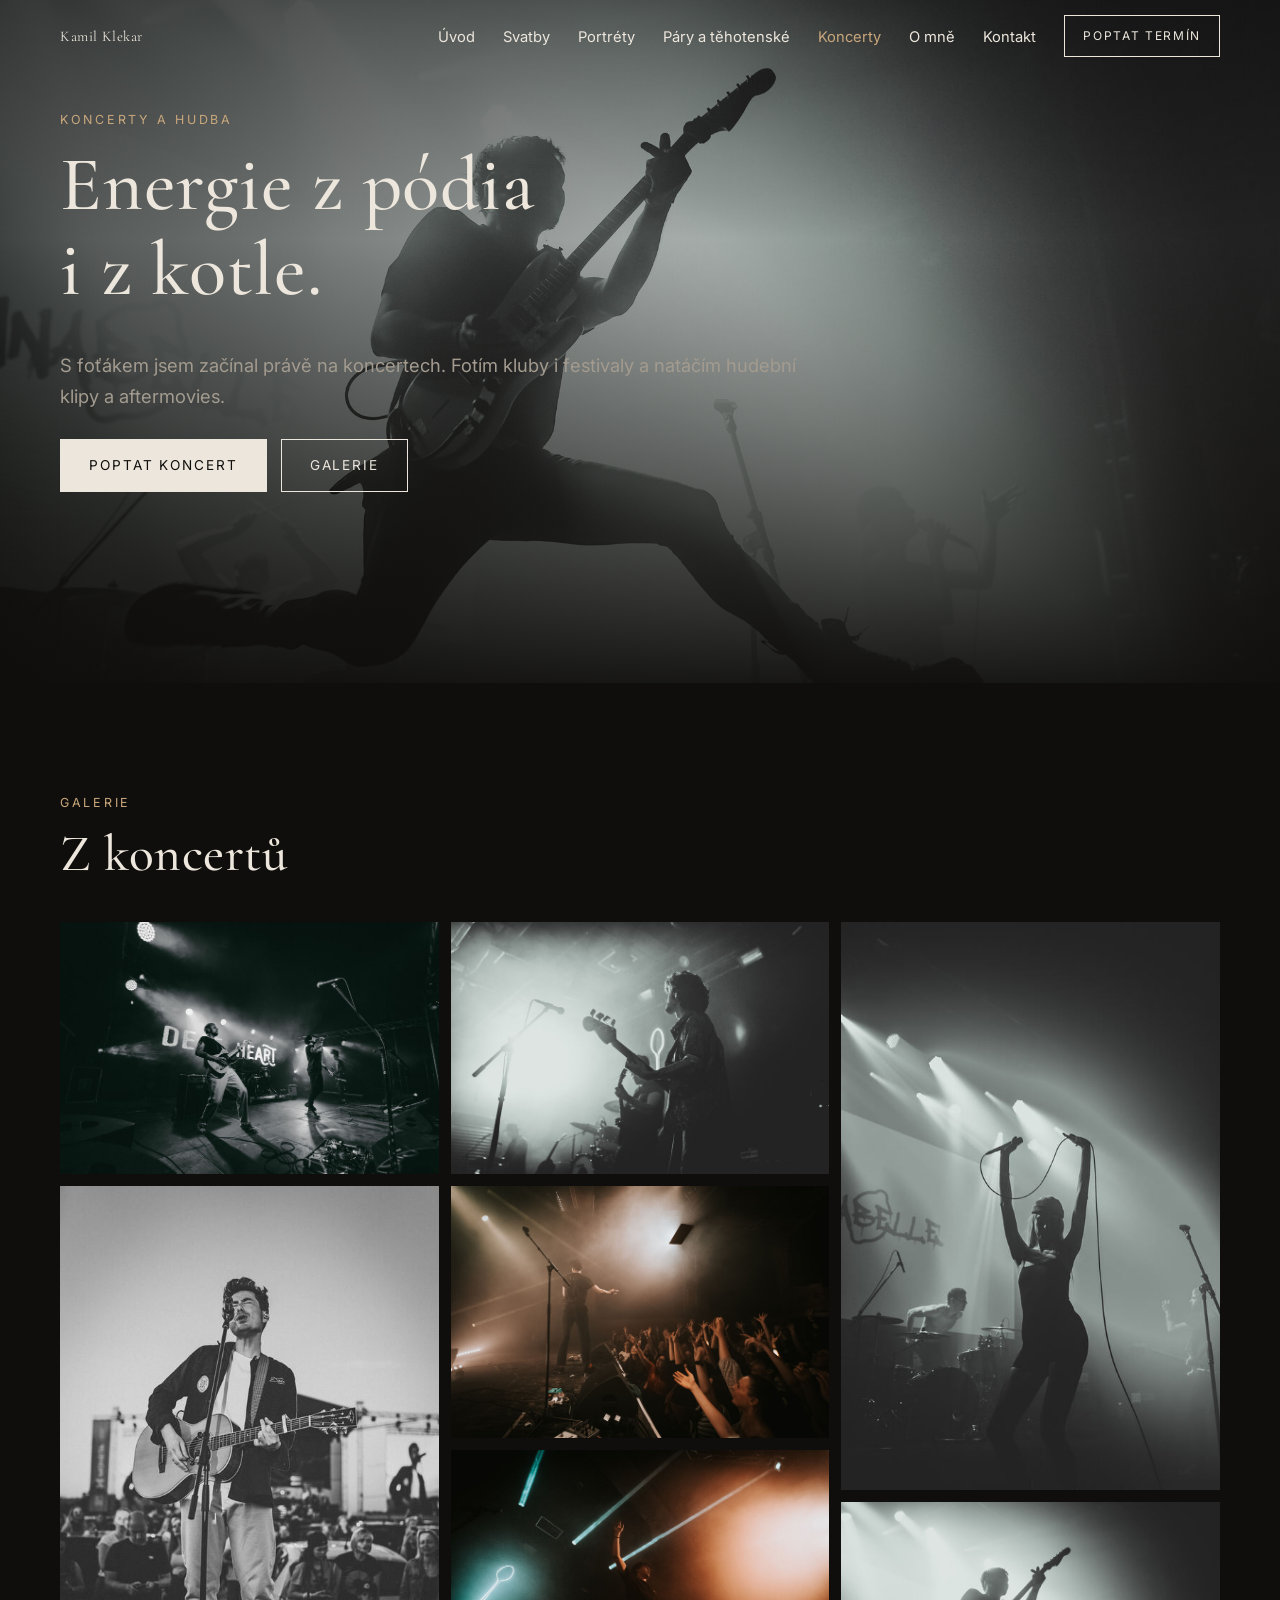
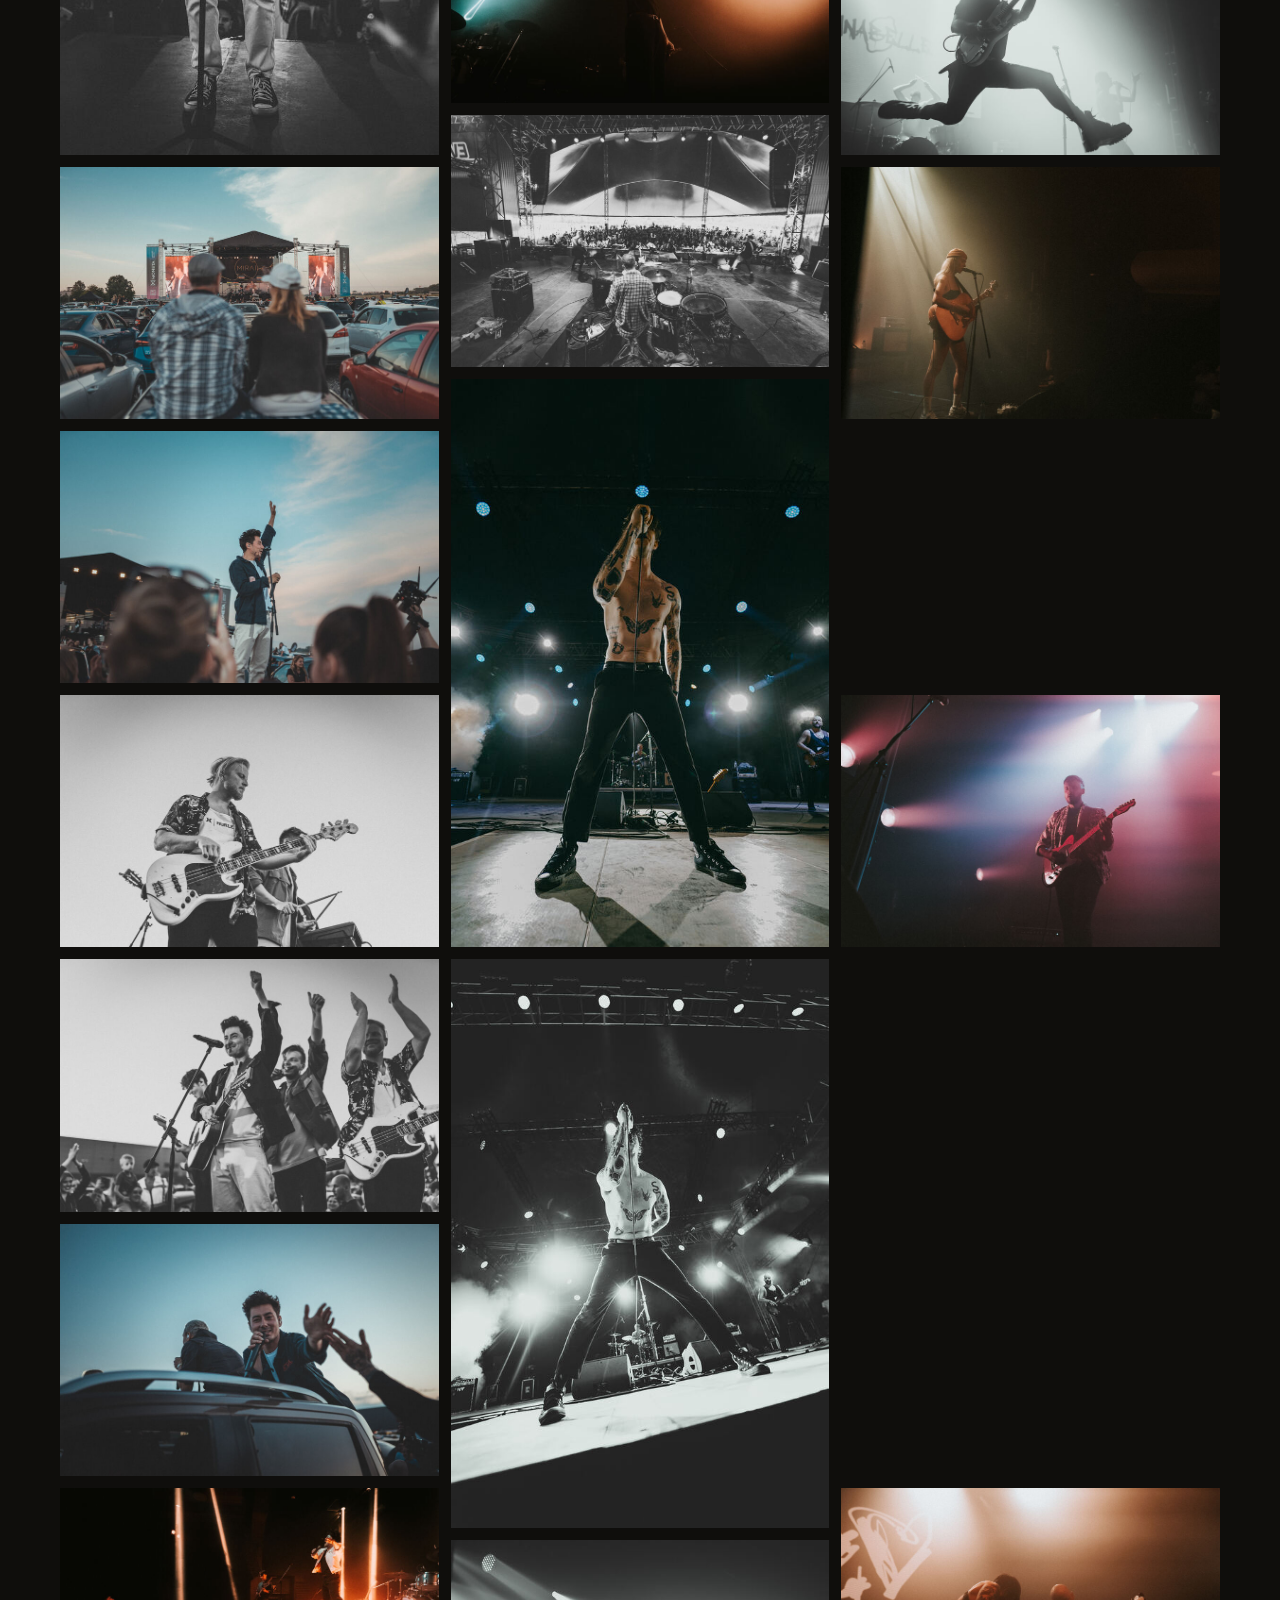
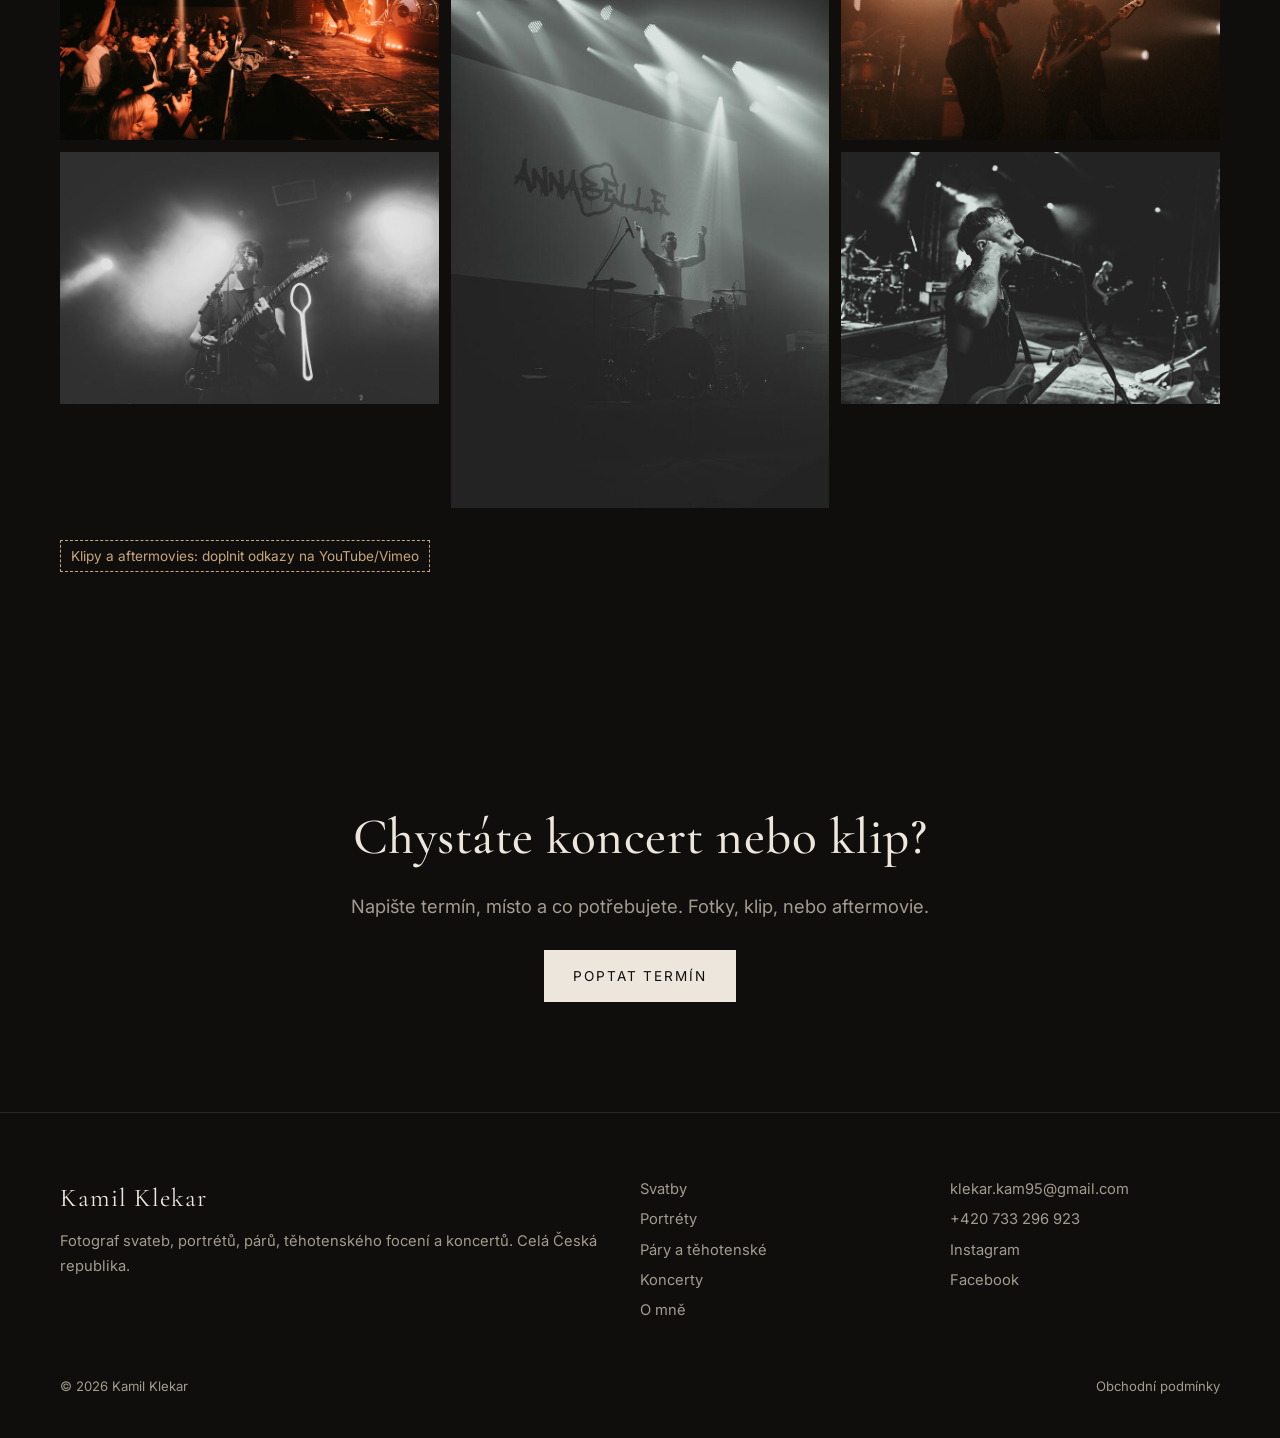
==== koncerty.html @ dae31f2e "Osobní web Kamil Klekar Co-Authored-By: Claude Opus 5.5 <noreply@anthropic.com> Claude-Session: http" ====
<!doctype html>
<html lang="cs">
<head>
<meta charset="utf-8">
<meta name="viewport" content="width=device-width, initial-scale=1">
<title>Koncertní fotograf | Kamil Klekar</title>
<meta name="description" content="Fotky z koncertů a festivalů, hudební klipy a aftermovies. Kamil Klekar, celá ČR.">
<meta property="og:title" content="Koncertní fotograf | Kamil Klekar">
<meta property="og:description" content="Fotky z koncertů a festivalů, hudební klipy a aftermovies. Kamil Klekar, celá ČR.">
<meta property="og:type" content="website">
<meta property="og:image" content="img/koncerty/koncerty-18.jpg">
<link rel="preconnect" href="https://fonts.googleapis.com">
<link rel="preconnect" href="https://fonts.gstatic.com" crossorigin>
<link href="https://fonts.googleapis.com/css2?family=Cormorant+Garamond:ital,wght@0,500;1,500&family=Inter:wght@400;500&display=swap" rel="stylesheet">
<link rel="stylesheet" href="assets/style.css">
<link rel="preload" as="image" href="img/koncerty/koncerty-18.jpg">
</head>
<body>
<a class="skip" href="#obsah">Přeskočit na obsah</a>
<header class="site-header">
  <div class="wrap nav">
    <a class="logo" href="index.html">Kamil Klekar</a>
    <button class="menu-btn" aria-expanded="false" aria-controls="menu">Menu</button>
    <ul id="menu">
<li><a href="index.html">Úvod</a></li>
<li><a href="svatby.html">Svatby</a></li>
<li><a href="portrety.html">Portréty</a></li>
<li><a href="pary-a-tehotenske.html">Páry a těhotenské</a></li>
<li><a href="koncerty.html" aria-current="page">Koncerty</a></li>
<li><a href="o-mne.html">O mně</a></li>
<li><a href="kontakt.html">Kontakt</a></li>
      <li><a class="btn small" href="kontakt.html">Poptat termín</a></li>
    </ul>
  </div>
</header>
<main id="obsah">
<section class="hero short">
  <img src="img/koncerty/koncerty-18.jpg" alt="" fetchpriority="high" style="object-position:center">
  <div class="wrap">
    <p class="eyebrow">Koncerty a hudba</p>
    <h1>Energie z pódia<br>i z kotle.</h1>
    <p class="lead">S foťákem jsem začínal právě na koncertech. Fotím kluby i festivaly a natáčím hudební klipy a aftermovies.</p>
    <div class="actions"><a class="btn solid" href="kontakt.html?typ=Koncert">Poptat koncert</a><a class="btn" href="#galerie">Galerie</a></div>
  </div>
</section>
<section id="galerie">
  <div class="wrap">
    <p class="eyebrow">Galerie</p>
    <h2>Z koncertů</h2>
    <div class="gallery">
<a href="img/koncerty/koncerty-01.jpg"><img src="img/koncerty/koncerty-01-sm.jpg" width="800" height="533" loading="lazy" decoding="async" alt="Fotografie z koncertu"></a>
<a href="img/koncerty/koncerty-02.jpg"><img src="img/koncerty/koncerty-02-sm.jpg" width="533" height="800" loading="lazy" decoding="async" alt="Fotografie z koncertu"></a>
<a href="img/koncerty/koncerty-03.jpg"><img src="img/koncerty/koncerty-03-sm.jpg" width="800" height="533" loading="lazy" decoding="async" alt="Fotografie z koncertu"></a>
<a href="img/koncerty/koncerty-04.jpg"><img src="img/koncerty/koncerty-04-sm.jpg" width="800" height="533" loading="lazy" decoding="async" alt="Fotografie z koncertu"></a>
<a href="img/koncerty/koncerty-05.jpg"><img src="img/koncerty/koncerty-05-sm.jpg" width="800" height="533" loading="lazy" decoding="async" alt="Fotografie z koncertu"></a>
<a href="img/koncerty/koncerty-06.jpg"><img src="img/koncerty/koncerty-06-sm.jpg" width="800" height="533" loading="lazy" decoding="async" alt="Fotografie z koncertu"></a>
<a href="img/koncerty/koncerty-07.jpg"><img src="img/koncerty/koncerty-07-sm.jpg" width="800" height="533" loading="lazy" decoding="async" alt="Fotografie z koncertu"></a>
<a href="img/koncerty/koncerty-08.jpg"><img src="img/koncerty/koncerty-08-sm.jpg" width="800" height="533" loading="lazy" decoding="async" alt="Fotografie z koncertu"></a>
<a href="img/koncerty/koncerty-09.jpg"><img src="img/koncerty/koncerty-09-sm.jpg" width="800" height="533" loading="lazy" decoding="async" alt="Fotografie z koncertu"></a>
<a href="img/koncerty/koncerty-10.jpg"><img src="img/koncerty/koncerty-10-sm.jpg" width="800" height="533" loading="lazy" decoding="async" alt="Fotografie z koncertu"></a>
<a href="img/koncerty/koncerty-11.jpg"><img src="img/koncerty/koncerty-11-sm.jpg" width="800" height="533" loading="lazy" decoding="async" alt="Fotografie z koncertu"></a>
<a href="img/koncerty/koncerty-12.jpg"><img src="img/koncerty/koncerty-12-sm.jpg" width="800" height="533" loading="lazy" decoding="async" alt="Fotografie z koncertu"></a>
<a href="img/koncerty/koncerty-13.jpg"><img src="img/koncerty/koncerty-13-sm.jpg" width="800" height="533" loading="lazy" decoding="async" alt="Fotografie z koncertu"></a>
<a href="img/koncerty/koncerty-14.jpg"><img src="img/koncerty/koncerty-14-sm.jpg" width="533" height="800" loading="lazy" decoding="async" alt="Fotografie z koncertu"></a>
<a href="img/koncerty/koncerty-15.jpg"><img src="img/koncerty/koncerty-15-sm.jpg" width="533" height="800" loading="lazy" decoding="async" alt="Fotografie z koncertu"></a>
<a href="img/koncerty/koncerty-16.jpg"><img src="img/koncerty/koncerty-16-sm.jpg" width="533" height="800" loading="lazy" decoding="async" alt="Fotografie z koncertu"></a>
<a href="img/koncerty/koncerty-17.jpg"><img src="img/koncerty/koncerty-17-sm.jpg" width="533" height="800" loading="lazy" decoding="async" alt="Fotografie z koncertu"></a>
<a href="img/koncerty/koncerty-18.jpg"><img src="img/koncerty/koncerty-18-sm.jpg" width="800" height="533" loading="lazy" decoding="async" alt="Fotografie z koncertu"></a>
<a href="img/koncerty/koncerty-19.jpg"><img src="img/koncerty/koncerty-19-sm.jpg" width="800" height="533" loading="lazy" decoding="async" alt="Fotografie z koncertu"></a>
<a href="img/koncerty/koncerty-20.jpg"><img src="img/koncerty/koncerty-20-sm.jpg" width="800" height="533" loading="lazy" decoding="async" alt="Fotografie z koncertu"></a>
<a href="img/koncerty/koncerty-21.jpg"><img src="img/koncerty/koncerty-21-sm.jpg" width="800" height="533" loading="lazy" decoding="async" alt="Fotografie z koncertu"></a>
<a href="img/koncerty/koncerty-22.jpg"><img src="img/koncerty/koncerty-22-sm.jpg" width="800" height="533" loading="lazy" decoding="async" alt="Fotografie z koncertu"></a>
<a href="img/koncerty/koncerty-23.jpg"><img src="img/koncerty/koncerty-23-sm.jpg" width="800" height="533" loading="lazy" decoding="async" alt="Fotografie z koncertu"></a>
<a href="img/koncerty/koncerty-24.jpg"><img src="img/koncerty/koncerty-24-sm.jpg" width="800" height="533" loading="lazy" decoding="async" alt="Fotografie z koncertu"></a>
<a href="img/koncerty/koncerty-25.jpg"><img src="img/koncerty/koncerty-25-sm.jpg" width="800" height="533" loading="lazy" decoding="async" alt="Fotografie z koncertu"></a>
</div>
    <p style="margin-top:32px"><span class="todo">Klipy a aftermovies: doplnit odkazy na YouTube/Vimeo</span></p>
  </div>
</section>
<section class="center">
  <div class="wrap">
    <h2>Chystáte koncert nebo klip?</h2>
    <p class="lead">Napište termín, místo a co potřebujete. Fotky, klip, nebo aftermovie.</p>
    <div class="actions" style="justify-content:center"><a class="btn solid" href="kontakt.html?typ=Koncert">Poptat termín</a></div>
  </div>
</section>
</main>
<footer>
  <div class="wrap">
    <div class="foot">
      <div>
        <a class="logo" href="index.html">Kamil Klekar</a>
        <p>Fotograf svateb, portrétů, párů, těhotenského focení a koncertů. Celá Česká republika.</p>
      </div>
      <ul>
        <li><a href="svatby.html">Svatby</a></li>
        <li><a href="portrety.html">Portréty</a></li>
        <li><a href="pary-a-tehotenske.html">Páry a těhotenské</a></li>
        <li><a href="koncerty.html">Koncerty</a></li>
        <li><a href="o-mne.html">O mně</a></li>
      </ul>
      <ul>
        <li><a href="mailto:klekar.kam95@gmail.com">klekar.kam95@gmail.com</a></li>
        <li><a href="tel:+420733296923">+420 733 296 923</a></li>
        <li><a href="https://www.instagram.com/klekark/" rel="noopener">Instagram</a></li>
        <li><a href="https://www.facebook.com/kklekar" rel="noopener">Facebook</a></li>
      </ul>
    </div>
    <div class="legal">
      <span>© 2026 Kamil Klekar</span>
      <a href="obchodni-podminky.html">Obchodní podmínky</a>
    </div>
  </div>
</footer>
<script src="assets/site.js" defer></script>
</body>
</html>
---- assets/style.css ----
:root {
  --bg: #0f0e0c;
  --bg-2: #171512;
  --line: #2b2823;
  --text: #ece6dc;
  --muted: #a39b8f;
  --accent: #c9a77c;
  --serif: "Cormorant Garamond", "Times New Roman", serif;
  --sans: "Inter", system-ui, -apple-system, "Segoe UI", sans-serif;
  --wrap: 1200px;
}
* { box-sizing: border-box; }
html { scroll-behavior: smooth; }
body { margin: 0; background: var(--bg); color: var(--text); font: 17px/1.65 var(--sans); -webkit-font-smoothing: antialiased; }
img { display: block; max-width: 100%; height: auto; }
a { color: inherit; }
h1, h2, h3 { font-family: var(--serif); font-weight: 500; line-height: 1.1; margin: 0 0 .5em; letter-spacing: .01em; }
h1 { font-size: clamp(2.6rem, 6vw, 5rem); }
h2 { font-size: clamp(2rem, 4vw, 3.2rem); }
h3 { font-size: 1.6rem; }
p { margin: 0 0 1em; }
.wrap { max-width: var(--wrap); margin: 0 auto; padding: 0 20px; }
.eyebrow { font-size: .78rem; letter-spacing: .22em; text-transform: uppercase; color: var(--accent); margin-bottom: 1em; }
.lead { font-size: 1.15rem; color: var(--muted); max-width: 40em; }
.skip { position: absolute; left: -9999px; }
.skip:focus { left: 16px; top: 16px; z-index: 100; background: var(--text); color: var(--bg); padding: 8px 12px; }

/* header */
.site-header { position: fixed; inset: 0 0 auto 0; z-index: 50; transition: background .3s; }
.site-header.solid, .site-header.open { background: rgba(15,14,12,.94); backdrop-filter: blur(8px); }
.nav { display: flex; align-items: center; justify-content: space-between; height: 72px; }
.logo { font-family: var(--serif); font-size: 1.6rem; text-decoration: none; letter-spacing: .04em; }
.nav ul { list-style: none; display: flex; gap: 28px; margin: 0; padding: 0; align-items: center; }
.nav a { text-decoration: none; font-size: .92rem; }
.nav a[aria-current="page"] { color: var(--accent); }
.menu-btn { display: none; background: none; border: 0; color: var(--text); font-size: .9rem; letter-spacing: .15em; text-transform: uppercase; cursor: pointer; }
@media (max-width: 860px) {
  .menu-btn { display: block; }
  .nav ul { display: none; position: absolute; top: 72px; left: 0; right: 0; flex-direction: column; gap: 0; background: rgba(15,14,12,.97); padding: 12px 0 24px; }
  .site-header.open .nav ul { display: flex; }
  .nav li { width: 100%; text-align: center; }
  .nav ul a { display: block; padding: 12px; font-size: 1.1rem; }
}

/* buttons */
.btn { display: inline-block; padding: 14px 28px; border: 1px solid var(--text); text-decoration: none; font-size: .85rem; letter-spacing: .14em; text-transform: uppercase; transition: background .2s, color .2s; cursor: pointer; background: none; color: var(--text); font-family: var(--sans); }
.btn:hover { background: var(--text); color: var(--bg); }
.btn.solid { background: var(--text); color: var(--bg); }
.btn.solid:hover { background: var(--accent); border-color: var(--accent); }
.btn.small { padding: 10px 18px; font-size: .75rem; }
.actions { display: flex; flex-wrap: wrap; gap: 14px; margin-top: 28px; }

/* hero */
.hero { position: relative; min-height: 100svh; display: flex; align-items: flex-end; }
.hero.short { min-height: 72svh; }
.hero img { position: absolute; inset: 0; width: 100%; height: 100%; object-fit: cover; }
.hero::after { content: ""; position: absolute; inset: 0; background: linear-gradient(180deg, rgba(0,0,0,.4) 0%, rgba(0,0,0,.1) 35%, rgba(15,14,12,.95) 100%), linear-gradient(90deg, rgba(0,0,0,.6), transparent 70%); }
.hero .wrap { position: relative; z-index: 1; padding-bottom: 9vh; width: 100%; }

/* sections */
section { padding: 110px 0; }
section.tight { padding: 70px 0; }
.alt { background: var(--bg-2); }
.center { text-align: center; }
.center .lead { margin-left: auto; margin-right: auto; }
.split { display: grid; grid-template-columns: 1fr 1fr; gap: 64px; align-items: center; }
@media (max-width: 860px) { .split { grid-template-columns: 1fr; gap: 36px; } section { padding: 72px 0; } }

/* tiles */
.tiles { display: grid; grid-template-columns: repeat(5, 1fr); gap: 14px; margin-top: 48px; }
.tile { position: relative; display: block; aspect-ratio: 3/4.4; overflow: hidden; text-decoration: none; }
.tile img { width: 100%; height: 100%; object-fit: cover; transition: transform .8s; }
.tile:hover img { transform: scale(1.04); }
.tile span { position: absolute; left: 0; right: 0; bottom: 0; padding: 60px 20px 20px; background: linear-gradient(transparent, rgba(0,0,0,.75)); font-family: var(--serif); font-size: 1.7rem; }
@media (max-width: 960px) { .tiles { grid-template-columns: repeat(2, 1fr); } .tile:last-child { grid-column: 1 / -1; aspect-ratio: 16/9; } }

/* gallery */
.gallery { columns: 3 320px; column-gap: 12px; margin-top: 40px; }
.gallery a { display: block; margin-bottom: 12px; break-inside: avoid; cursor: zoom-in; }
.gallery img { width: 100%; }
.lightbox { position: fixed; inset: 0; background: rgba(8,7,6,.97); z-index: 200; display: none; align-items: center; justify-content: center; }
.lightbox.on { display: flex; }
.lightbox img { max-width: 94vw; max-height: 90vh; width: auto; height: auto; }
.lightbox button { position: absolute; background: none; border: 0; color: var(--text); font-size: 2.2rem; cursor: pointer; padding: 16px; }
.lb-close { top: 8px; right: 12px; } .lb-prev { left: 8px; top: 50%; transform: translateY(-50%); } .lb-next { right: 8px; top: 50%; transform: translateY(-50%); }

/* lists, steps, faq */
.cards { display: grid; grid-template-columns: repeat(3, 1fr); gap: 1px; background: var(--line); border: 1px solid var(--line); margin-top: 40px; }
.cards > div { background: var(--bg); padding: 36px 30px; }
.alt .cards > div { background: var(--bg-2); }
.cards p { color: var(--muted); margin: 0; }
@media (max-width: 860px) { .cards { grid-template-columns: 1fr; } }
.steps { list-style: none; counter-reset: s; padding: 0; margin: 40px 0 0; display: grid; grid-template-columns: repeat(5, 1fr); gap: 28px; }
.steps li { counter-increment: s; border-top: 1px solid var(--line); padding-top: 20px; }
.steps li::before { content: "0" counter(s); font-family: var(--serif); font-size: 2rem; color: var(--accent); display: block; margin-bottom: 6px; }
.steps h3 { font-size: 1.3rem; }
.steps p { color: var(--muted); font-size: .95rem; }
@media (max-width: 960px) { .steps { grid-template-columns: 1fr 1fr; } }
@media (max-width: 560px) { .steps { grid-template-columns: 1fr; } }
.checks { list-style: none; padding: 0; margin: 0; }
.checks li { padding: 12px 0 12px 30px; border-bottom: 1px solid var(--line); position: relative; }
.checks li::before { content: "—"; position: absolute; left: 0; color: var(--accent); }
details { border-bottom: 1px solid var(--line); padding: 20px 0; }
details summary { cursor: pointer; font-family: var(--serif); font-size: 1.35rem; list-style: none; }
details summary::after { content: "+"; float: right; color: var(--accent); }
details[open] summary::after { content: "–"; }
details p { color: var(--muted); margin: 12px 0 0; }
.faq { max-width: 820px; margin: 40px auto 0; }
.todo { border: 1px dashed var(--accent); color: var(--accent); padding: 4px 10px; font-size: .85rem; display: inline-block; }
.photo-ph { aspect-ratio: 4/5; background: var(--bg-2); border: 1px dashed var(--line); display: flex; align-items: center; justify-content: center; color: var(--muted); text-align: center; padding: 20px; }

/* forms */
form.inquiry { display: grid; grid-template-columns: 1fr 1fr; gap: 18px 20px; margin-top: 32px; }
.field { display: flex; flex-direction: column; gap: 6px; }
.field.full { grid-column: 1 / -1; }
label, legend { font-size: .82rem; letter-spacing: .08em; text-transform: uppercase; color: var(--muted); }
input, select, textarea { background: transparent; border: 0; border-bottom: 1px solid var(--line); color: var(--text); font: inherit; padding: 10px 0; border-radius: 0; }
input:focus, select:focus, textarea:focus { outline: none; border-bottom-color: var(--accent); }
select option { background: var(--bg); }
textarea { min-height: 120px; resize: vertical; }
fieldset { border: 0; padding: 0; margin: 0; }
.radios { display: flex; flex-wrap: wrap; gap: 10px; margin-top: 8px; }
.radios label { text-transform: none; letter-spacing: 0; font-size: .95rem; color: var(--text); border: 1px solid var(--line); padding: 8px 16px; cursor: pointer; }
.radios input { position: absolute; opacity: 0; }
.radios label:has(input:checked) { border-color: var(--accent); color: var(--accent); }
.form-note { grid-column: 1 / -1; color: var(--muted); font-size: .9rem; }
.form-status { grid-column: 1 / -1; color: var(--accent); }
@media (max-width: 700px) { form.inquiry { grid-template-columns: 1fr; } }

/* reviews (hidden until there are some) */
.reviews:not(:has(blockquote)) { display: none; }

/* footer */
footer { border-top: 1px solid var(--line); padding: 64px 0 40px; color: var(--muted); font-size: .92rem; }
.foot { display: grid; grid-template-columns: 2fr 1fr 1fr; gap: 40px; }
footer .logo { color: var(--text); display: inline-block; margin-bottom: 10px; }
footer ul { list-style: none; padding: 0; margin: 0; }
footer li { margin-bottom: 6px; }
footer a { text-decoration: none; }
footer a:hover { color: var(--text); }
.legal { margin-top: 48px; display: flex; justify-content: space-between; flex-wrap: wrap; gap: 12px; font-size: .82rem; }
@media (max-width: 760px) { .foot { grid-template-columns: 1fr; } }
@media (max-width: 700px) { .hero::after { background: linear-gradient(180deg, rgba(0,0,0,.45) 0%, rgba(0,0,0,.35) 40%, rgba(15,14,12,.96) 100%); } }
.portrait { width: 100%; max-width: 460px; aspect-ratio: 1; object-fit: cover; }
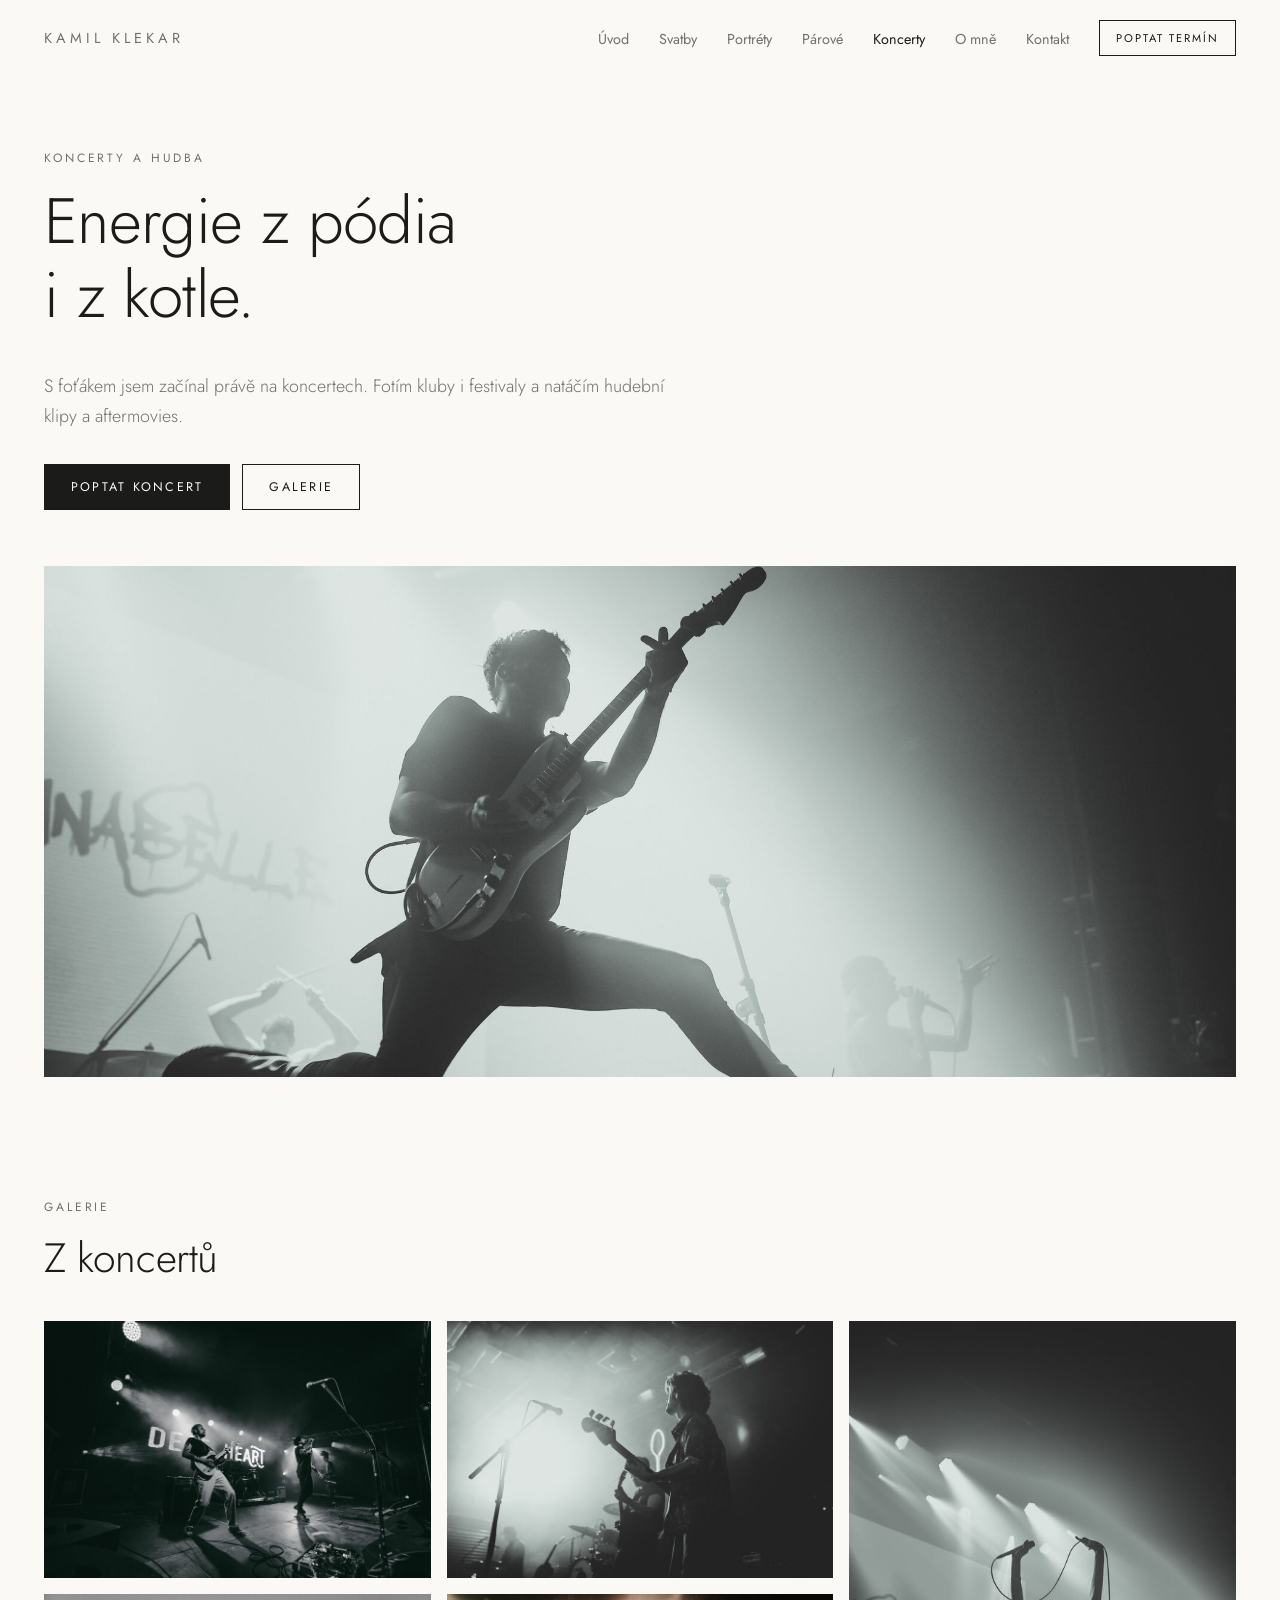
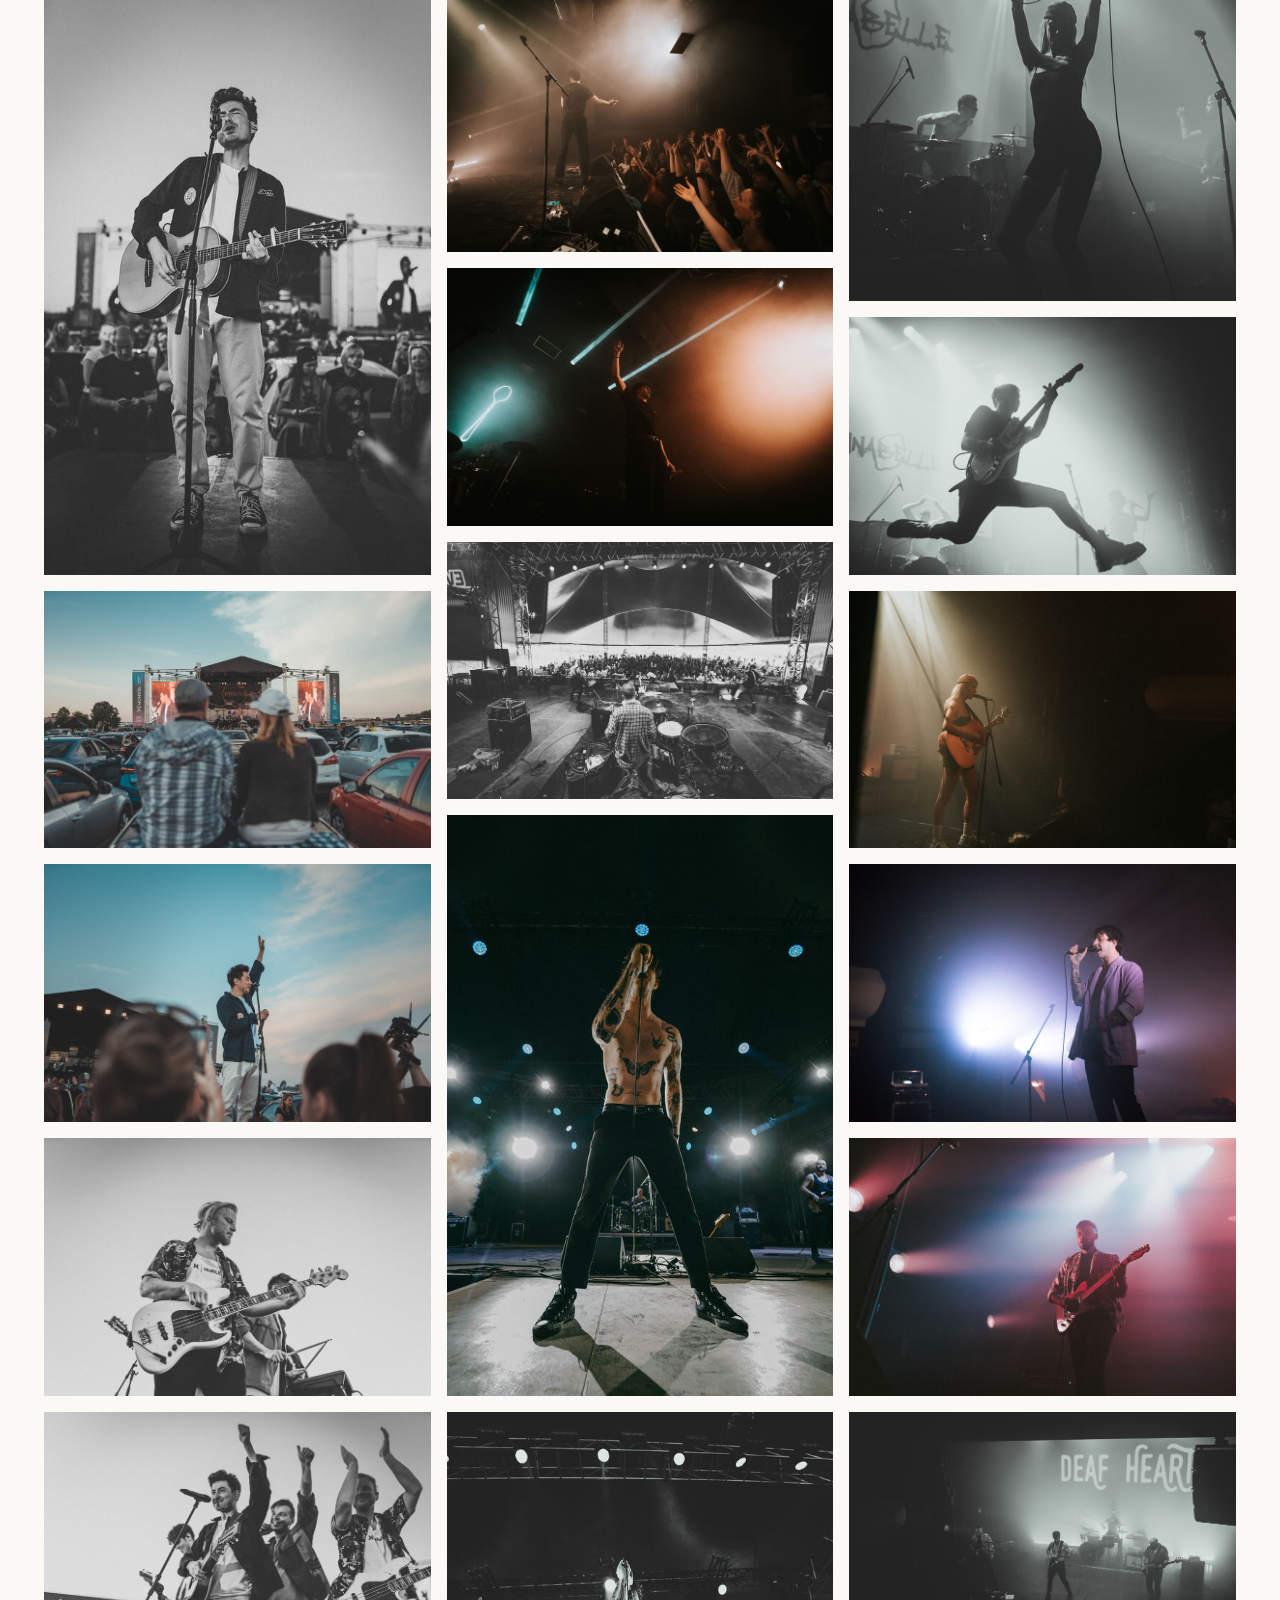
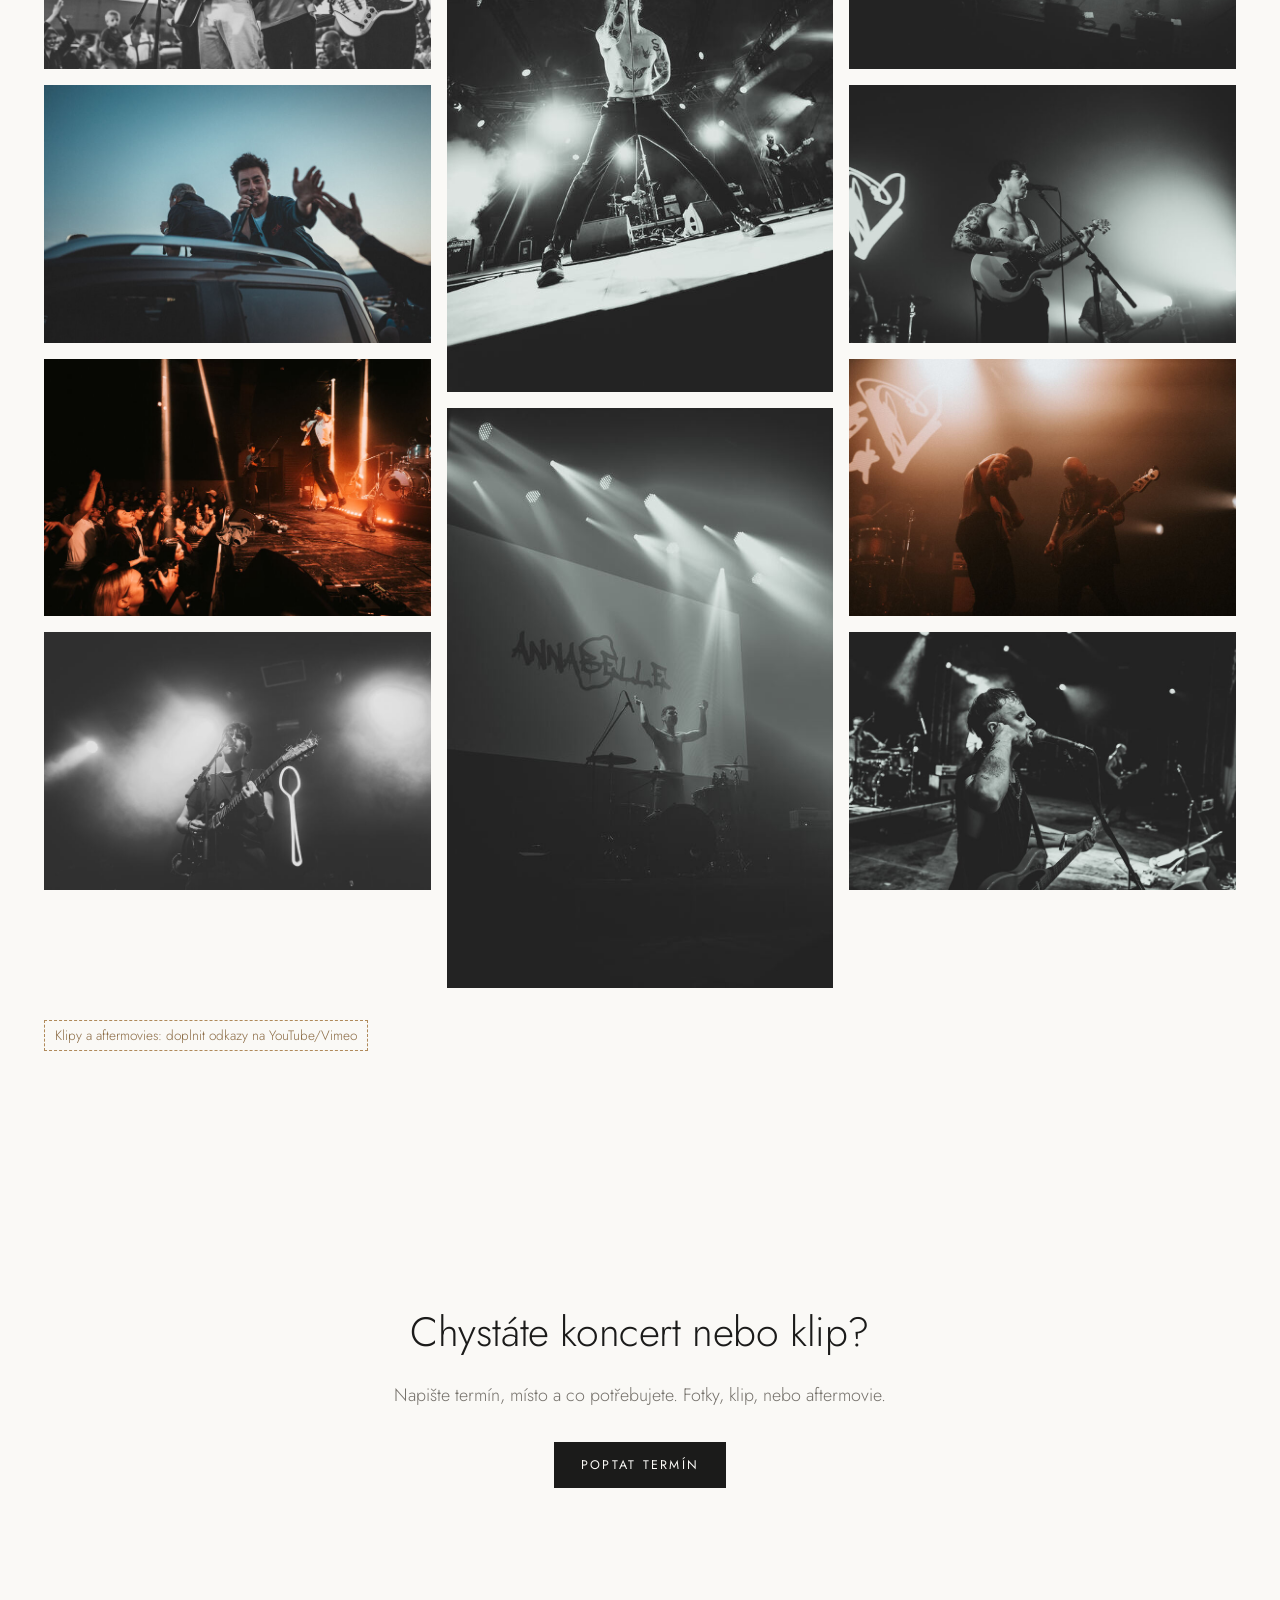
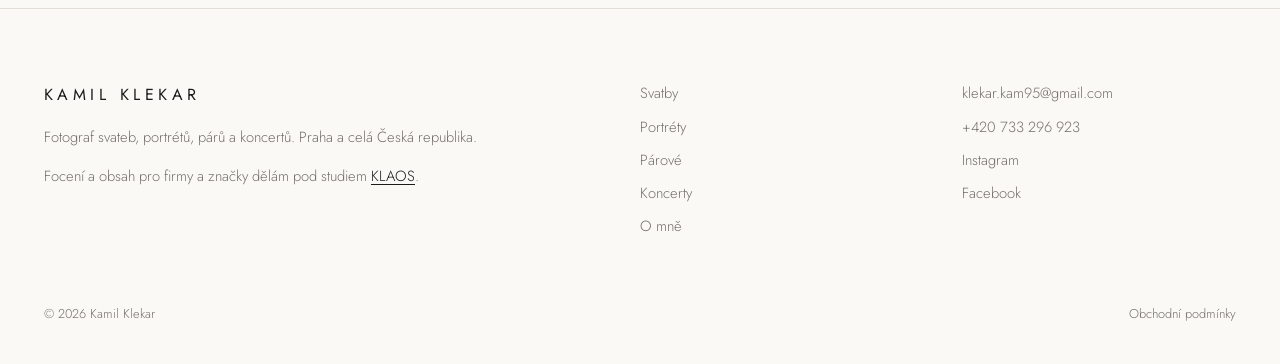
==== commit 9fb2119b: "Světlý minimalistický vzhled, stránka Párové, odkaz na KLAOS Co-Authored-By: Claude Opus 5.5 <norepl" ====
--- a/koncerty.html
+++ b/koncerty.html
@@ -11,7 +11,7 @@
 <meta property="og:image" content="img/koncerty/koncerty-18.jpg">
 <link rel="preconnect" href="https://fonts.googleapis.com">
 <link rel="preconnect" href="https://fonts.gstatic.com" crossorigin>
-<link href="https://fonts.googleapis.com/css2?family=Cormorant+Garamond:ital,wght@0,500;1,500&family=Inter:wght@400;500&display=swap" rel="stylesheet">
+<link href="https://fonts.googleapis.com/css2?family=Jost:wght@300;400;500&display=swap" rel="stylesheet">
 <link rel="stylesheet" href="assets/style.css">
 <link rel="preload" as="image" href="img/koncerty/koncerty-18.jpg">
 </head>
@@ -25,7 +25,7 @@
 <li><a href="index.html">Úvod</a></li>
 <li><a href="svatby.html">Svatby</a></li>
 <li><a href="portrety.html">Portréty</a></li>
-<li><a href="pary-a-tehotenske.html">Páry a těhotenské</a></li>
+<li><a href="pary.html">Párové</a></li>
 <li><a href="koncerty.html" aria-current="page">Koncerty</a></li>
 <li><a href="o-mne.html">O mně</a></li>
 <li><a href="kontakt.html">Kontakt</a></li>
@@ -34,14 +34,14 @@
   </div>
 </header>
 <main id="obsah">
-<section class="hero short">
-  <img src="img/koncerty/koncerty-18.jpg" alt="" fetchpriority="high" style="object-position:center">
-  <div class="wrap">
+<section class="page-head">
+  <div class="wrap"><div class="hero-text">
     <p class="eyebrow">Koncerty a hudba</p>
     <h1>Energie z pódia<br>i z kotle.</h1>
     <p class="lead">S foťákem jsem začínal právě na koncertech. Fotím kluby i festivaly a natáčím hudební klipy a aftermovies.</p>
     <div class="actions"><a class="btn solid" href="kontakt.html?typ=Koncert">Poptat koncert</a><a class="btn" href="#galerie">Galerie</a></div>
-  </div>
+  </div></div>
+  <div class="wrap wide"><img src="img/koncerty/koncerty-18.jpg" alt="" fetchpriority="high" style="object-position:center"></div>
 </section>
 <section id="galerie">
   <div class="wrap">
@@ -90,12 +90,13 @@
     <div class="foot">
       <div>
         <a class="logo" href="index.html">Kamil Klekar</a>
-        <p>Fotograf svateb, portrétů, párů, těhotenského focení a koncertů. Celá Česká republika.</p>
+        <p>Fotograf svateb, portrétů, párů a koncertů. Praha a celá Česká republika.</p>
+        <p class="klaos">Focení a obsah pro firmy a značky dělám pod studiem <a href="https://klaos.cz" rel="noopener">KLAOS</a>.</p>
       </div>
       <ul>
         <li><a href="svatby.html">Svatby</a></li>
         <li><a href="portrety.html">Portréty</a></li>
-        <li><a href="pary-a-tehotenske.html">Páry a těhotenské</a></li>
+        <li><a href="pary.html">Párové</a></li>
         <li><a href="koncerty.html">Koncerty</a></li>
         <li><a href="o-mne.html">O mně</a></li>
       </ul>
--- a/assets/style.css
+++ b/assets/style.css
@@ -1,144 +1,152 @@
 :root {
-  --bg: #0f0e0c;
-  --bg-2: #171512;
-  --line: #2b2823;
-  --text: #ece6dc;
-  --muted: #a39b8f;
-  --accent: #c9a77c;
-  --serif: "Cormorant Garamond", "Times New Roman", serif;
-  --sans: "Inter", system-ui, -apple-system, "Segoe UI", sans-serif;
-  --wrap: 1200px;
+  --bg: #faf9f6;
+  --bg-2: #f1efea;
+  --line: #e2ded6;
+  --text: #1b1b1a;
+  --muted: #74706a;
+  --font: "Jost", system-ui, -apple-system, "Segoe UI", sans-serif;
+  --wrap: 1240px;
+  --head: 76px;
 }
 * { box-sizing: border-box; }
 html { scroll-behavior: smooth; }
-body { margin: 0; background: var(--bg); color: var(--text); font: 17px/1.65 var(--sans); -webkit-font-smoothing: antialiased; }
+body { margin: 0; padding-top: var(--head); background: var(--bg); color: var(--text); font: 300 17px/1.7 var(--font); -webkit-font-smoothing: antialiased; }
 img { display: block; max-width: 100%; height: auto; }
-a { color: inherit; }
-h1, h2, h3 { font-family: var(--serif); font-weight: 500; line-height: 1.1; margin: 0 0 .5em; letter-spacing: .01em; }
-h1 { font-size: clamp(2.6rem, 6vw, 5rem); }
-h2 { font-size: clamp(2rem, 4vw, 3.2rem); }
-h3 { font-size: 1.6rem; }
+a { color: inherit; text-underline-offset: 3px; text-decoration-thickness: 1px; }
+h1, h2, h3 { font-weight: 300; line-height: 1.15; margin: 0 0 .6em; letter-spacing: -.01em; }
+h1 { font-size: clamp(2.4rem, 5vw, 4.2rem); }
+h2 { font-size: clamp(1.8rem, 3.2vw, 2.6rem); }
+h3 { font-size: 1.2rem; font-weight: 400; }
 p { margin: 0 0 1em; }
-.wrap { max-width: var(--wrap); margin: 0 auto; padding: 0 20px; }
-.eyebrow { font-size: .78rem; letter-spacing: .22em; text-transform: uppercase; color: var(--accent); margin-bottom: 1em; }
-.lead { font-size: 1.15rem; color: var(--muted); max-width: 40em; }
+.wrap { max-width: var(--wrap); margin: 0 auto; padding: 0 24px; }
+.eyebrow { font-size: .75rem; font-weight: 400; letter-spacing: .24em; text-transform: uppercase; color: var(--muted); margin-bottom: 1.4em; }
+.lead { font-size: 1.12rem; color: var(--muted); max-width: 36em; }
 .skip { position: absolute; left: -9999px; }
 .skip:focus { left: 16px; top: 16px; z-index: 100; background: var(--text); color: var(--bg); padding: 8px 12px; }
 
-/* header */
-.site-header { position: fixed; inset: 0 0 auto 0; z-index: 50; transition: background .3s; }
-.site-header.solid, .site-header.open { background: rgba(15,14,12,.94); backdrop-filter: blur(8px); }
-.nav { display: flex; align-items: center; justify-content: space-between; height: 72px; }
-.logo { font-family: var(--serif); font-size: 1.6rem; text-decoration: none; letter-spacing: .04em; }
-.nav ul { list-style: none; display: flex; gap: 28px; margin: 0; padding: 0; align-items: center; }
-.nav a { text-decoration: none; font-size: .92rem; }
-.nav a[aria-current="page"] { color: var(--accent); }
-.menu-btn { display: none; background: none; border: 0; color: var(--text); font-size: .9rem; letter-spacing: .15em; text-transform: uppercase; cursor: pointer; }
-@media (max-width: 860px) {
+/* hlavička */
+.site-header { position: fixed; inset: 0 0 auto 0; z-index: 50; background: rgba(250,249,246,.94); backdrop-filter: blur(8px); transition: box-shadow .3s; }
+.site-header.solid { box-shadow: 0 1px 0 var(--line); }
+.nav { display: flex; align-items: center; justify-content: space-between; height: var(--head); }
+.logo { font-size: 1rem; font-weight: 400; letter-spacing: .28em; text-transform: uppercase; text-decoration: none; }
+.nav ul { list-style: none; display: flex; gap: 30px; margin: 0; padding: 0; align-items: center; }
+.nav a { text-decoration: none; font-size: .9rem; font-weight: 400; color: var(--muted); transition: color .2s; }
+.nav a:hover, .nav a[aria-current="page"] { color: var(--text); }
+.nav a.btn { color: var(--text); }
+.nav a.btn:hover { color: var(--bg); }
+.menu-btn { display: none; background: none; border: 0; color: var(--text); font: 400 .8rem var(--font); letter-spacing: .2em; text-transform: uppercase; cursor: pointer; }
+@media (max-width: 920px) {
   .menu-btn { display: block; }
-  .nav ul { display: none; position: absolute; top: 72px; left: 0; right: 0; flex-direction: column; gap: 0; background: rgba(15,14,12,.97); padding: 12px 0 24px; }
+  .nav ul { display: none; position: absolute; top: var(--head); left: 0; right: 0; flex-direction: column; gap: 0; background: var(--bg); padding: 12px 0 28px; border-bottom: 1px solid var(--line); }
   .site-header.open .nav ul { display: flex; }
   .nav li { width: 100%; text-align: center; }
-  .nav ul a { display: block; padding: 12px; font-size: 1.1rem; }
+  .nav ul a { display: inline-block; padding: 12px; font-size: 1.05rem; }
 }
 
-/* buttons */
-.btn { display: inline-block; padding: 14px 28px; border: 1px solid var(--text); text-decoration: none; font-size: .85rem; letter-spacing: .14em; text-transform: uppercase; transition: background .2s, color .2s; cursor: pointer; background: none; color: var(--text); font-family: var(--sans); }
+/* tlačítka */
+.btn { display: inline-block; padding: 13px 26px; border: 1px solid var(--text); text-decoration: none; font: 400 .78rem var(--font); letter-spacing: .18em; text-transform: uppercase; transition: background .2s, color .2s; cursor: pointer; background: none; color: var(--text); }
 .btn:hover { background: var(--text); color: var(--bg); }
 .btn.solid { background: var(--text); color: var(--bg); }
-.btn.solid:hover { background: var(--accent); border-color: var(--accent); }
-.btn.small { padding: 10px 18px; font-size: .75rem; }
-.actions { display: flex; flex-wrap: wrap; gap: 14px; margin-top: 28px; }
+.btn.solid:hover { background: transparent; color: var(--text); }
+.btn.small { padding: 9px 16px; font-size: .7rem; }
+.actions { display: flex; flex-wrap: wrap; gap: 12px; margin-top: 32px; }
 
-/* hero */
-.hero { position: relative; min-height: 100svh; display: flex; align-items: flex-end; }
-.hero.short { min-height: 72svh; }
-.hero img { position: absolute; inset: 0; width: 100%; height: 100%; object-fit: cover; }
-.hero::after { content: ""; position: absolute; inset: 0; background: linear-gradient(180deg, rgba(0,0,0,.4) 0%, rgba(0,0,0,.1) 35%, rgba(15,14,12,.95) 100%), linear-gradient(90deg, rgba(0,0,0,.6), transparent 70%); }
-.hero .wrap { position: relative; z-index: 1; padding-bottom: 9vh; width: 100%; }
+/* úvod: text vedle fotky */
+.hero-split { display: grid; grid-template-columns: 1fr 1fr; min-height: calc(100svh - var(--head)); padding: 0; }
+.hero-split .hero-text { align-self: center; padding: 60px 64px 60px max(24px, calc((100vw - var(--wrap)) / 2 + 24px)); }
+.hero-img { position: relative; }
+.hero-img img { position: absolute; inset: 0; width: 100%; height: 100%; object-fit: cover; }
+@media (max-width: 860px) {
+  .hero-split { grid-template-columns: 1fr; min-height: 0; }
+  .hero-split .hero-text { padding: 48px 24px 40px; }
+  .hero-img { aspect-ratio: 4/5; }
+}
 
-/* sections */
-section { padding: 110px 0; }
-section.tight { padding: 70px 0; }
+/* podstránky: nadpis a pod ním široká fotka */
+.page-head { padding: 72px 0 0; }
+.page-head .hero-text { max-width: 760px; margin-bottom: 56px; }
+.page-head .wide img { width: 100%; aspect-ratio: 21/9; object-fit: cover; }
+@media (max-width: 700px) { .page-head { padding-top: 44px; } .page-head .wide img { aspect-ratio: 4/3; } }
+
+/* sekce */
+section { padding: 120px 0; }
 .alt { background: var(--bg-2); }
 .center { text-align: center; }
 .center .lead { margin-left: auto; margin-right: auto; }
-.split { display: grid; grid-template-columns: 1fr 1fr; gap: 64px; align-items: center; }
-@media (max-width: 860px) { .split { grid-template-columns: 1fr; gap: 36px; } section { padding: 72px 0; } }
+.split { display: grid; grid-template-columns: 1fr 1fr; gap: 80px; align-items: center; }
+@media (max-width: 860px) { .split { grid-template-columns: 1fr; gap: 40px; } section { padding: 80px 0; } }
+.portrait { width: 100%; max-width: 440px; aspect-ratio: 1; object-fit: cover; }
 
-/* tiles */
-.tiles { display: grid; grid-template-columns: repeat(5, 1fr); gap: 14px; margin-top: 48px; }
-.tile { position: relative; display: block; aspect-ratio: 3/4.4; overflow: hidden; text-decoration: none; }
-.tile img { width: 100%; height: 100%; object-fit: cover; transition: transform .8s; }
-.tile:hover img { transform: scale(1.04); }
-.tile span { position: absolute; left: 0; right: 0; bottom: 0; padding: 60px 20px 20px; background: linear-gradient(transparent, rgba(0,0,0,.75)); font-family: var(--serif); font-size: 1.7rem; }
-@media (max-width: 960px) { .tiles { grid-template-columns: repeat(2, 1fr); } .tile:last-child { grid-column: 1 / -1; aspect-ratio: 16/9; } }
+/* dlaždice */
+.tiles { display: grid; grid-template-columns: repeat(4, 1fr); gap: 16px; margin-top: 48px; }
+.tile { display: block; text-decoration: none; }
+.tile img { width: 100%; aspect-ratio: 3/4; object-fit: cover; transition: opacity .3s; }
+.tile:hover img { opacity: .85; }
+.tile span { display: block; margin-top: 14px; font-size: .8rem; font-weight: 400; letter-spacing: .2em; text-transform: uppercase; }
+@media (max-width: 860px) { .tiles { grid-template-columns: repeat(2, 1fr); } }
 
-/* gallery */
-.gallery { columns: 3 320px; column-gap: 12px; margin-top: 40px; }
-.gallery a { display: block; margin-bottom: 12px; break-inside: avoid; cursor: zoom-in; }
+/* galerie */
+.gallery { columns: 3 300px; column-gap: 16px; margin-top: 40px; }
+.gallery a { display: block; margin-bottom: 16px; break-inside: avoid; cursor: zoom-in; }
 .gallery img { width: 100%; }
-.lightbox { position: fixed; inset: 0; background: rgba(8,7,6,.97); z-index: 200; display: none; align-items: center; justify-content: center; }
+.lightbox { position: fixed; inset: 0; background: rgba(250,249,246,.98); z-index: 200; display: none; align-items: center; justify-content: center; }
 .lightbox.on { display: flex; }
-.lightbox img { max-width: 94vw; max-height: 90vh; width: auto; height: auto; }
-.lightbox button { position: absolute; background: none; border: 0; color: var(--text); font-size: 2.2rem; cursor: pointer; padding: 16px; }
+.lightbox img { max-width: 92vw; max-height: 88vh; width: auto; height: auto; }
+.lightbox button { position: absolute; background: none; border: 0; color: var(--text); font: 300 2.2rem var(--font); cursor: pointer; padding: 16px; }
 .lb-close { top: 8px; right: 12px; } .lb-prev { left: 8px; top: 50%; transform: translateY(-50%); } .lb-next { right: 8px; top: 50%; transform: translateY(-50%); }
 
-/* lists, steps, faq */
-.cards { display: grid; grid-template-columns: repeat(3, 1fr); gap: 1px; background: var(--line); border: 1px solid var(--line); margin-top: 40px; }
-.cards > div { background: var(--bg); padding: 36px 30px; }
-.alt .cards > div { background: var(--bg-2); }
+/* seznamy, kroky, FAQ */
+.cards { display: grid; grid-template-columns: repeat(3, 1fr); gap: 48px; margin-top: 48px; }
+.cards:has(> div:nth-child(4)) { grid-template-columns: repeat(4, 1fr); }
+.cards > div { border-top: 1px solid var(--line); padding-top: 24px; }
 .cards p { color: var(--muted); margin: 0; }
-@media (max-width: 860px) { .cards { grid-template-columns: 1fr; } }
-.steps { list-style: none; counter-reset: s; padding: 0; margin: 40px 0 0; display: grid; grid-template-columns: repeat(5, 1fr); gap: 28px; }
+.cards h3 a { text-decoration: none; }
+@media (max-width: 860px) { .cards, .cards:has(> div:nth-child(4)) { grid-template-columns: 1fr; gap: 32px; } }
+.steps { list-style: none; counter-reset: s; padding: 0; margin: 48px 0 0; display: grid; grid-template-columns: repeat(5, 1fr); gap: 32px; }
 .steps li { counter-increment: s; border-top: 1px solid var(--line); padding-top: 20px; }
-.steps li::before { content: "0" counter(s); font-family: var(--serif); font-size: 2rem; color: var(--accent); display: block; margin-bottom: 6px; }
-.steps h3 { font-size: 1.3rem; }
+.steps li::before { content: "0" counter(s); font-size: .8rem; letter-spacing: .2em; color: var(--muted); display: block; margin-bottom: 10px; }
 .steps p { color: var(--muted); font-size: .95rem; }
 @media (max-width: 960px) { .steps { grid-template-columns: 1fr 1fr; } }
 @media (max-width: 560px) { .steps { grid-template-columns: 1fr; } }
 .checks { list-style: none; padding: 0; margin: 0; }
-.checks li { padding: 12px 0 12px 30px; border-bottom: 1px solid var(--line); position: relative; }
-.checks li::before { content: "—"; position: absolute; left: 0; color: var(--accent); }
-details { border-bottom: 1px solid var(--line); padding: 20px 0; }
-details summary { cursor: pointer; font-family: var(--serif); font-size: 1.35rem; list-style: none; }
-details summary::after { content: "+"; float: right; color: var(--accent); }
+.checks li { padding: 14px 0; border-bottom: 1px solid var(--line); }
+details { border-bottom: 1px solid var(--line); padding: 22px 0; }
+details summary { cursor: pointer; font-size: 1.1rem; font-weight: 400; list-style: none; }
+details summary::-webkit-details-marker { display: none; }
+details summary::after { content: "+"; float: right; color: var(--muted); font-weight: 300; }
 details[open] summary::after { content: "–"; }
 details p { color: var(--muted); margin: 12px 0 0; }
-.faq { max-width: 820px; margin: 40px auto 0; }
-.todo { border: 1px dashed var(--accent); color: var(--accent); padding: 4px 10px; font-size: .85rem; display: inline-block; }
-.photo-ph { aspect-ratio: 4/5; background: var(--bg-2); border: 1px dashed var(--line); display: flex; align-items: center; justify-content: center; color: var(--muted); text-align: center; padding: 20px; }
+.faq { max-width: 780px; margin: 40px auto 0; }
+.todo { border: 1px dashed #b08a5a; color: #8a6a43; padding: 3px 10px; font-size: .85rem; display: inline-block; }
 
-/* forms */
-form.inquiry { display: grid; grid-template-columns: 1fr 1fr; gap: 18px 20px; margin-top: 32px; }
+/* formuláře */
+form.inquiry { display: grid; grid-template-columns: 1fr 1fr; gap: 22px 24px; margin-top: 32px; }
 .field { display: flex; flex-direction: column; gap: 6px; }
 .field.full { grid-column: 1 / -1; }
-label, legend { font-size: .82rem; letter-spacing: .08em; text-transform: uppercase; color: var(--muted); }
-input, select, textarea { background: transparent; border: 0; border-bottom: 1px solid var(--line); color: var(--text); font: inherit; padding: 10px 0; border-radius: 0; }
-input:focus, select:focus, textarea:focus { outline: none; border-bottom-color: var(--accent); }
-select option { background: var(--bg); }
+label, legend { font-size: .75rem; font-weight: 400; letter-spacing: .14em; text-transform: uppercase; color: var(--muted); }
+input, select, textarea { background: transparent; border: 0; border-bottom: 1px solid var(--line); color: var(--text); font: 300 1rem var(--font); padding: 10px 0; border-radius: 0; }
+input:focus, select:focus, textarea:focus { outline: none; border-bottom-color: var(--text); }
 textarea { min-height: 120px; resize: vertical; }
 fieldset { border: 0; padding: 0; margin: 0; }
-.radios { display: flex; flex-wrap: wrap; gap: 10px; margin-top: 8px; }
-.radios label { text-transform: none; letter-spacing: 0; font-size: .95rem; color: var(--text); border: 1px solid var(--line); padding: 8px 16px; cursor: pointer; }
+.radios { display: flex; flex-wrap: wrap; gap: 10px; margin-top: 10px; }
+.radios label { text-transform: none; letter-spacing: 0; font-size: .95rem; font-weight: 300; color: var(--text); border: 1px solid var(--line); padding: 8px 16px; cursor: pointer; }
 .radios input { position: absolute; opacity: 0; }
-.radios label:has(input:checked) { border-color: var(--accent); color: var(--accent); }
+.radios label:has(input:checked) { border-color: var(--text); background: var(--text); color: var(--bg); }
 .form-note { grid-column: 1 / -1; color: var(--muted); font-size: .9rem; }
-.form-status { grid-column: 1 / -1; color: var(--accent); }
+.form-status { grid-column: 1 / -1; }
 @media (max-width: 700px) { form.inquiry { grid-template-columns: 1fr; } }
 
-/* reviews (hidden until there are some) */
+/* recenze (skryté, dokud žádná není) */
 .reviews:not(:has(blockquote)) { display: none; }
 
-/* footer */
-footer { border-top: 1px solid var(--line); padding: 64px 0 40px; color: var(--muted); font-size: .92rem; }
-.foot { display: grid; grid-template-columns: 2fr 1fr 1fr; gap: 40px; }
-footer .logo { color: var(--text); display: inline-block; margin-bottom: 10px; }
+/* patička */
+footer { border-top: 1px solid var(--line); padding: 72px 0 40px; color: var(--muted); font-size: .92rem; }
+.foot { display: grid; grid-template-columns: 2fr 1fr 1fr; gap: 48px; }
+footer .logo { color: var(--text); display: inline-block; margin-bottom: 16px; }
 footer ul { list-style: none; padding: 0; margin: 0; }
-footer li { margin-bottom: 6px; }
+footer li { margin-bottom: 8px; }
 footer a { text-decoration: none; }
 footer a:hover { color: var(--text); }
-.legal { margin-top: 48px; display: flex; justify-content: space-between; flex-wrap: wrap; gap: 12px; font-size: .82rem; }
-@media (max-width: 760px) { .foot { grid-template-columns: 1fr; } }
-@media (max-width: 700px) { .hero::after { background: linear-gradient(180deg, rgba(0,0,0,.45) 0%, rgba(0,0,0,.35) 40%, rgba(15,14,12,.96) 100%); } }
-.portrait { width: 100%; max-width: 460px; aspect-ratio: 1; object-fit: cover; }
+footer .klaos a { color: var(--text); text-decoration: underline; }
+.legal { margin-top: 56px; display: flex; justify-content: space-between; flex-wrap: wrap; gap: 12px; font-size: .8rem; }
+@media (max-width: 760px) { .foot { grid-template-columns: 1fr; gap: 28px; } }
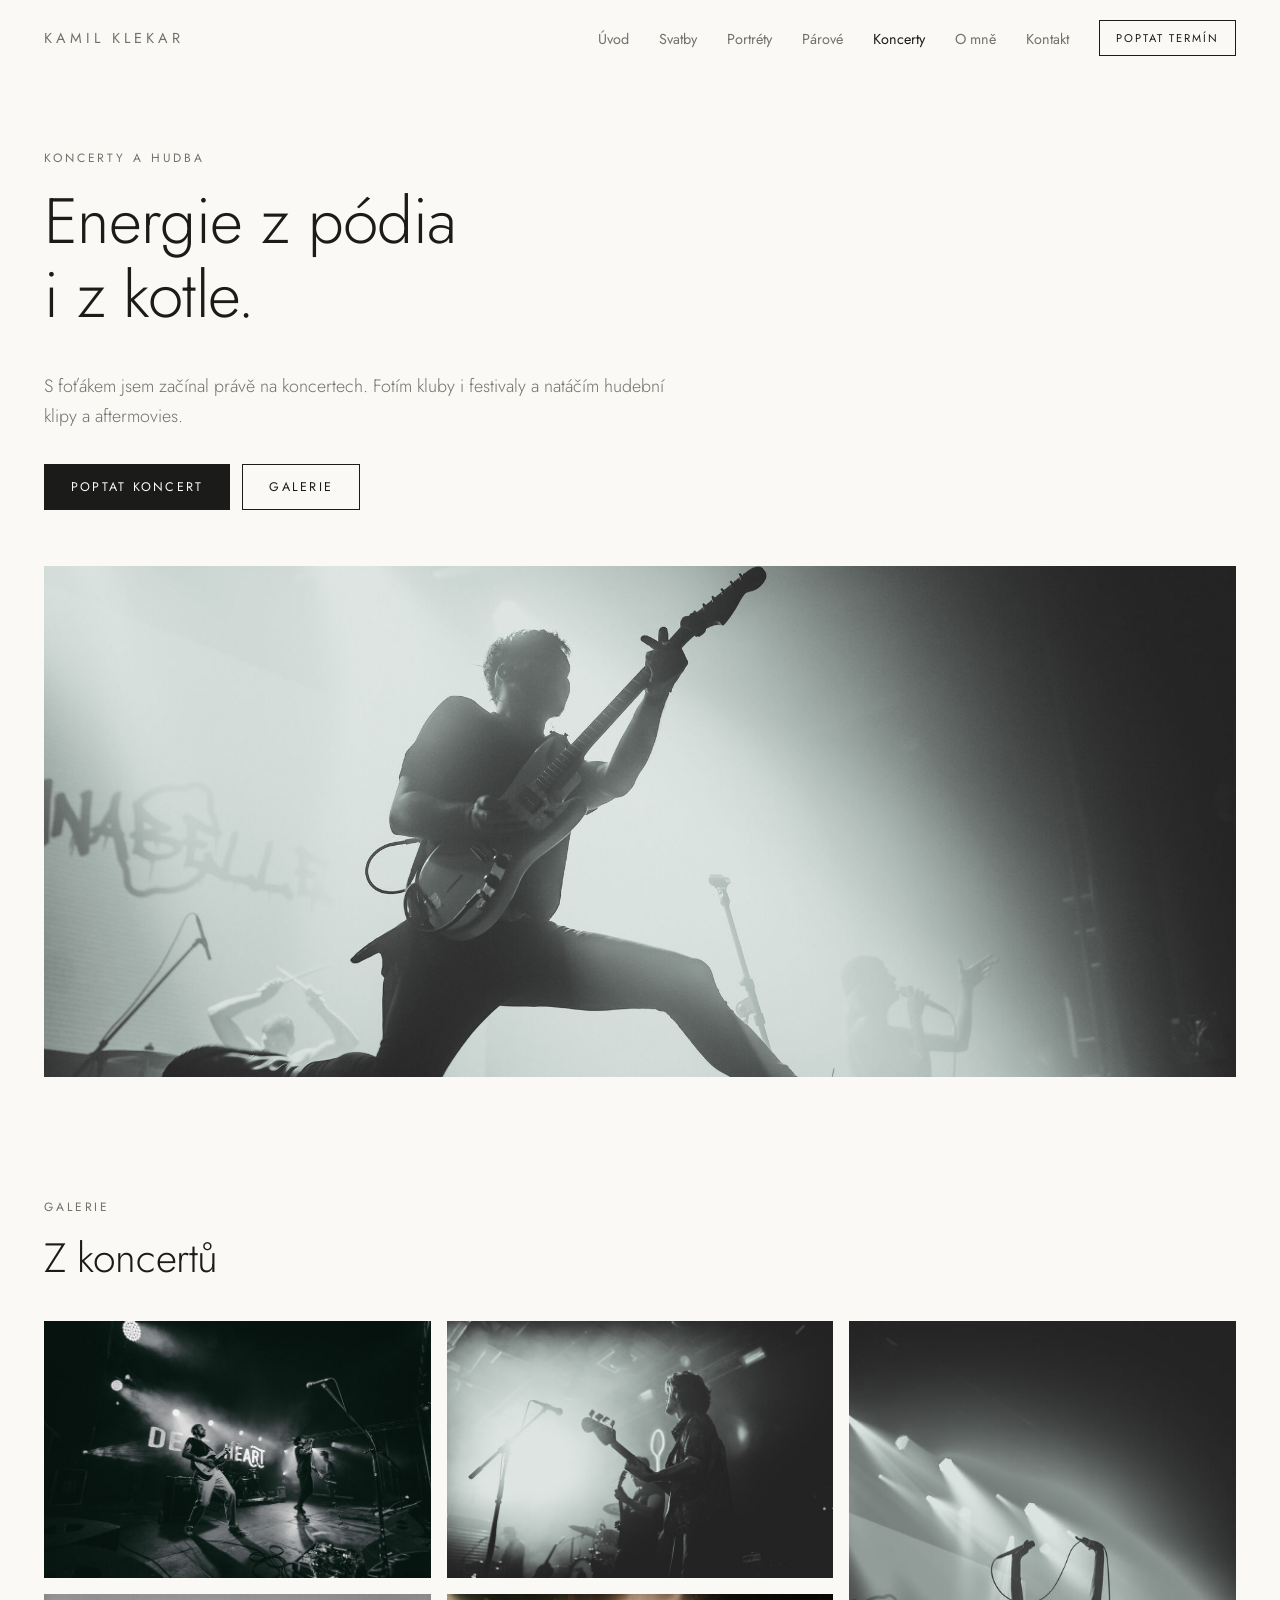
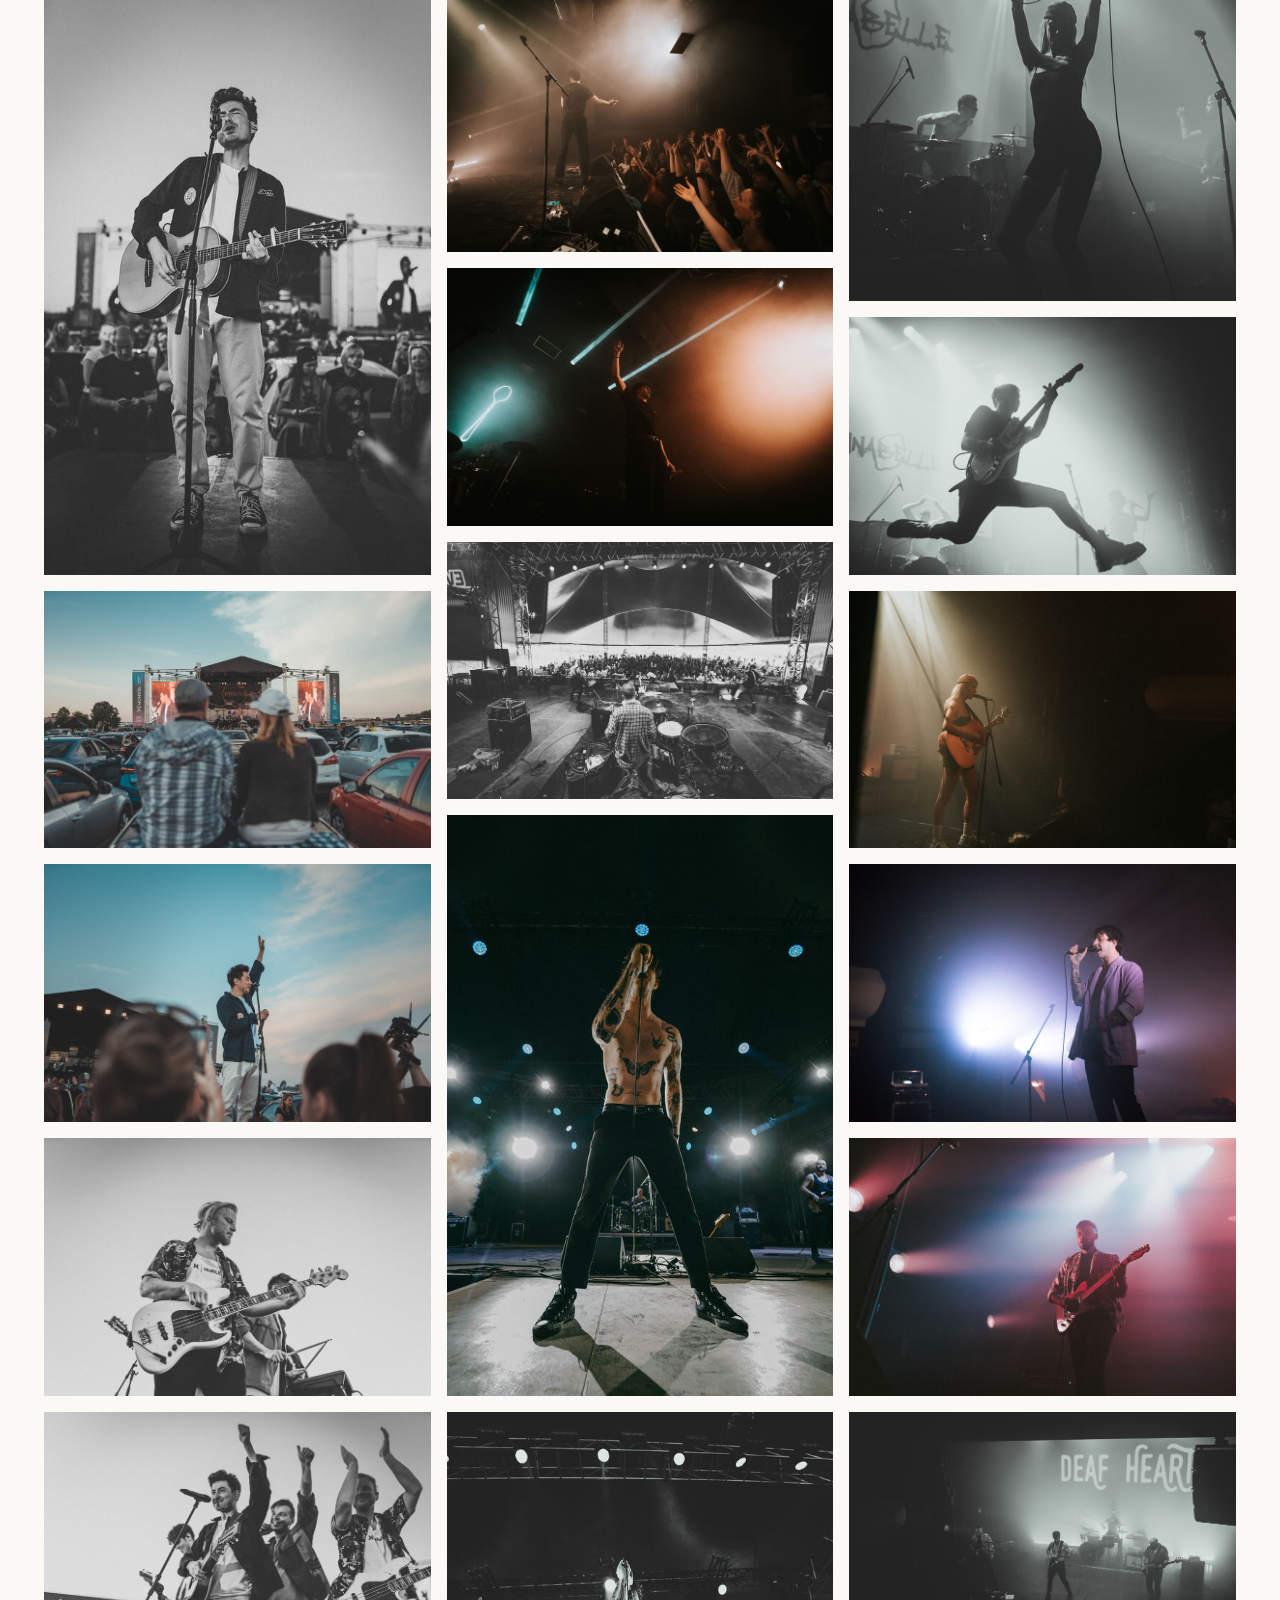
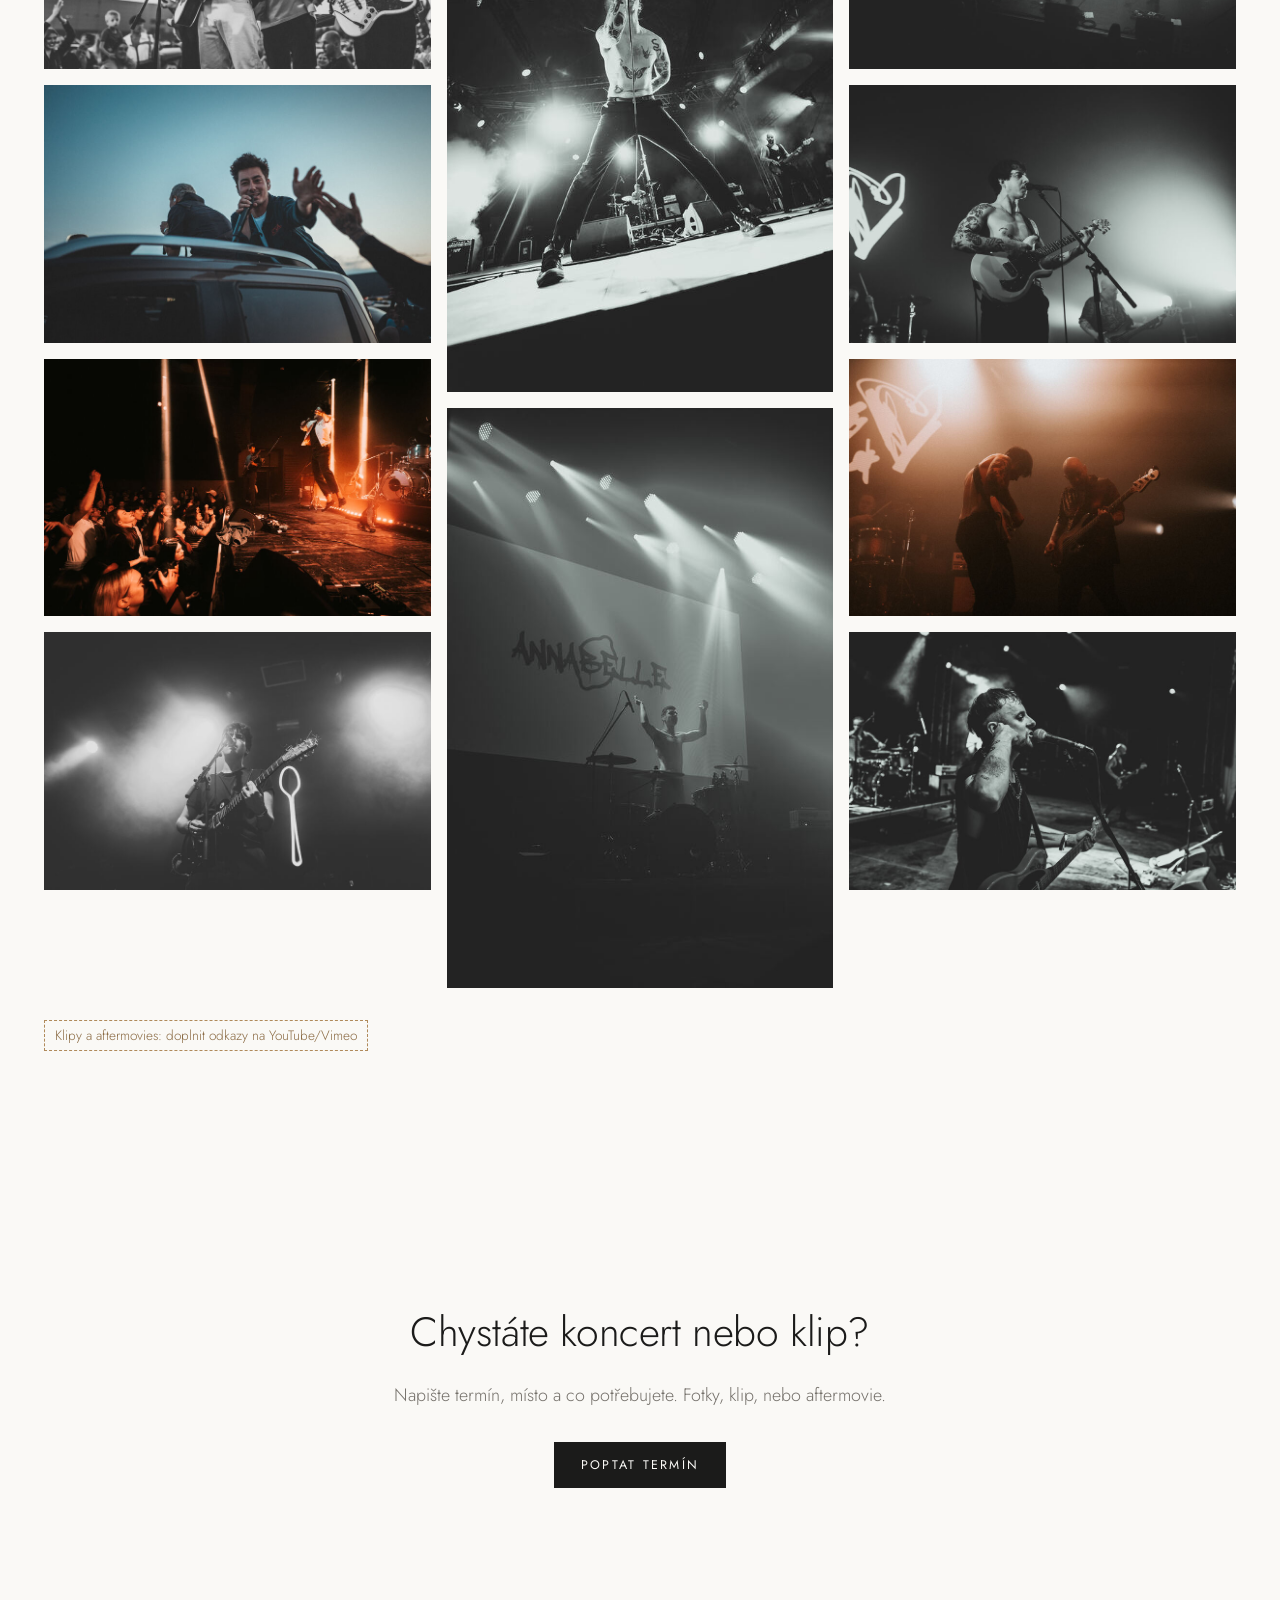
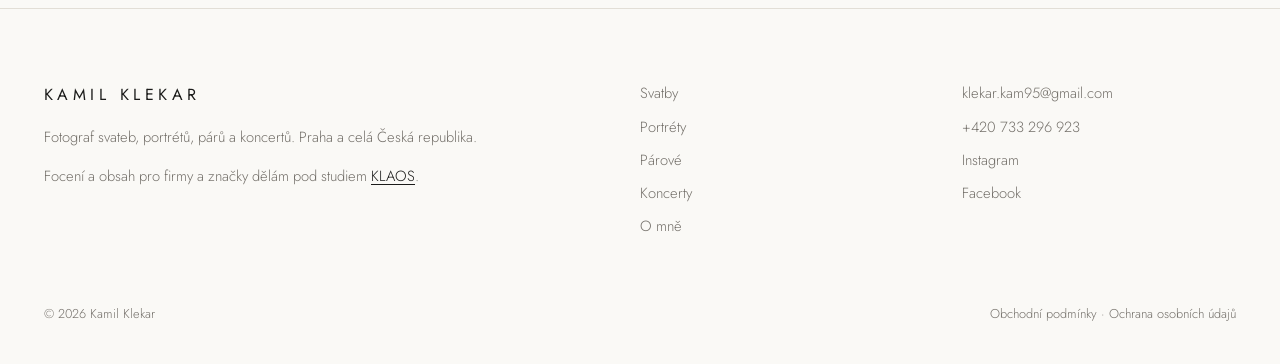
==== commit 6c9c0f75: "Obchodní podmínky, ochrana osobních údajů, vlastní hostování písma Co-Authored-By: Claude Opus 5.5 <" ====
--- a/koncerty.html
+++ b/koncerty.html
@@ -9,9 +9,7 @@
 <meta property="og:description" content="Fotky z koncertů a festivalů, hudební klipy a aftermovies. Kamil Klekar, celá ČR.">
 <meta property="og:type" content="website">
 <meta property="og:image" content="img/koncerty/koncerty-18.jpg">
-<link rel="preconnect" href="https://fonts.googleapis.com">
-<link rel="preconnect" href="https://fonts.gstatic.com" crossorigin>
-<link href="https://fonts.googleapis.com/css2?family=Jost:wght@300;400;500&display=swap" rel="stylesheet">
+<link rel="stylesheet" href="assets/fonts.css">
 <link rel="stylesheet" href="assets/style.css">
 <link rel="preload" as="image" href="img/koncerty/koncerty-18.jpg">
 </head>
@@ -109,7 +107,7 @@
     </div>
     <div class="legal">
       <span>© 2026 Kamil Klekar</span>
-      <a href="obchodni-podminky.html">Obchodní podmínky</a>
+      <span><a href="obchodni-podminky.html">Obchodní podmínky</a> · <a href="ochrana-osobnich-udaju.html">Ochrana osobních údajů</a></span>
     </div>
   </div>
 </footer>
--- a/assets/fonts.css
+++ b/assets/fonts.css
@@ -0,0 +1,48 @@
+@font-face {
+  font-family: 'Jost';
+  font-style: normal;
+  font-display: swap;
+  font-weight: 300;
+  src: url(fonts/jost-latin-ext-300-normal.woff2) format('woff2');
+  unicode-range: U+0100-02AF,U+0304,U+0308,U+0329,U+1E00-1E9F,U+1EF2-1EFF,U+2020,U+20A0-20AB,U+20AD-20C0,U+2113,U+2C60-2C7F,U+A720-A7FF;
+}
+@font-face {
+  font-family: 'Jost';
+  font-style: normal;
+  font-display: swap;
+  font-weight: 300;
+  src: url(fonts/jost-latin-300-normal.woff2) format('woff2');
+  unicode-range: U+0000-00FF,U+0131,U+0152-0153,U+02BB-02BC,U+02C6,U+02DA,U+02DC,U+0304,U+0308,U+0329,U+2000-206F,U+2074,U+20AC,U+2122,U+2191,U+2193,U+2212,U+2215,U+FEFF,U+FFFD;
+}
+@font-face {
+  font-family: 'Jost';
+  font-style: normal;
+  font-display: swap;
+  font-weight: 400;
+  src: url(fonts/jost-latin-ext-400-normal.woff2) format('woff2');
+  unicode-range: U+0100-02AF,U+0304,U+0308,U+0329,U+1E00-1E9F,U+1EF2-1EFF,U+2020,U+20A0-20AB,U+20AD-20C0,U+2113,U+2C60-2C7F,U+A720-A7FF;
+}
+@font-face {
+  font-family: 'Jost';
+  font-style: normal;
+  font-display: swap;
+  font-weight: 400;
+  src: url(fonts/jost-latin-400-normal.woff2) format('woff2');
+  unicode-range: U+0000-00FF,U+0131,U+0152-0153,U+02BB-02BC,U+02C6,U+02DA,U+02DC,U+0304,U+0308,U+0329,U+2000-206F,U+2074,U+20AC,U+2122,U+2191,U+2193,U+2212,U+2215,U+FEFF,U+FFFD;
+}
+@font-face {
+  font-family: 'Jost';
+  font-style: normal;
+  font-display: swap;
+  font-weight: 500;
+  src: url(fonts/jost-latin-ext-500-normal.woff2) format('woff2');
+  unicode-range: U+0100-02AF,U+0304,U+0308,U+0329,U+1E00-1E9F,U+1EF2-1EFF,U+2020,U+20A0-20AB,U+20AD-20C0,U+2113,U+2C60-2C7F,U+A720-A7FF;
+}
+@font-face {
+  font-family: 'Jost';
+  font-style: normal;
+  font-display: swap;
+  font-weight: 500;
+  src: url(fonts/jost-latin-500-normal.woff2) format('woff2');
+  unicode-range: U+0000-00FF,U+0131,U+0152-0153,U+02BB-02BC,U+02C6,U+02DA,U+02DC,U+0304,U+0308,U+0329,U+2000-206F,U+2074,U+20AC,U+2122,U+2191,U+2193,U+2212,U+2215,U+FEFF,U+FFFD;
+}
--- a/assets/style.css
+++ b/assets/style.css
@@ -150,3 +150,9 @@
 footer .klaos a { color: var(--text); text-decoration: underline; }
 .legal { margin-top: 56px; display: flex; justify-content: space-between; flex-wrap: wrap; gap: 12px; font-size: .8rem; }
 @media (max-width: 760px) { .foot { grid-template-columns: 1fr; gap: 28px; } }
+
+/* právní texty */
+.legal-text h2 { font-size: 1.35rem; font-weight: 400; margin-top: 2.2em; }
+.legal-text p, .legal-text li { color: #3d3b38; }
+.legal-text ul.checks { margin: 0 0 1em; }
+.form-sample { border: 1px solid var(--line); padding: 24px 28px; margin-top: 16px; }
